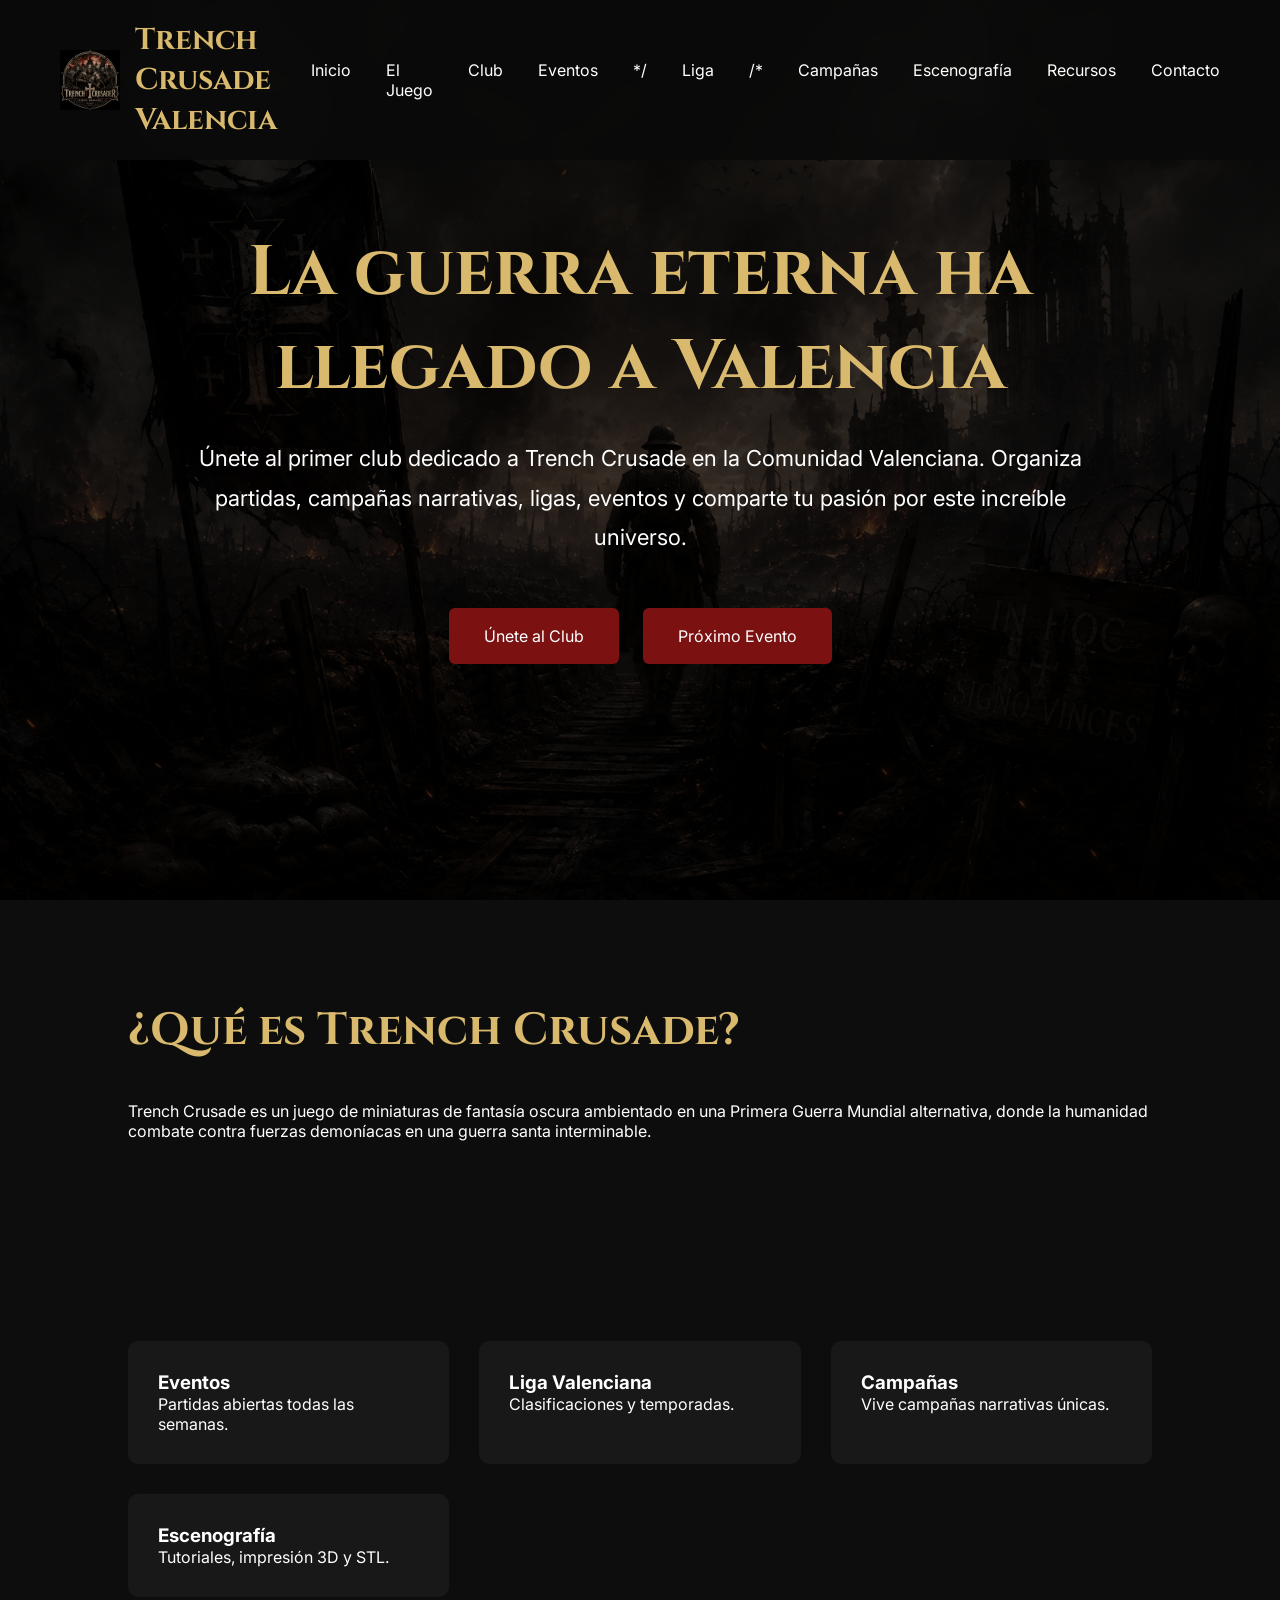
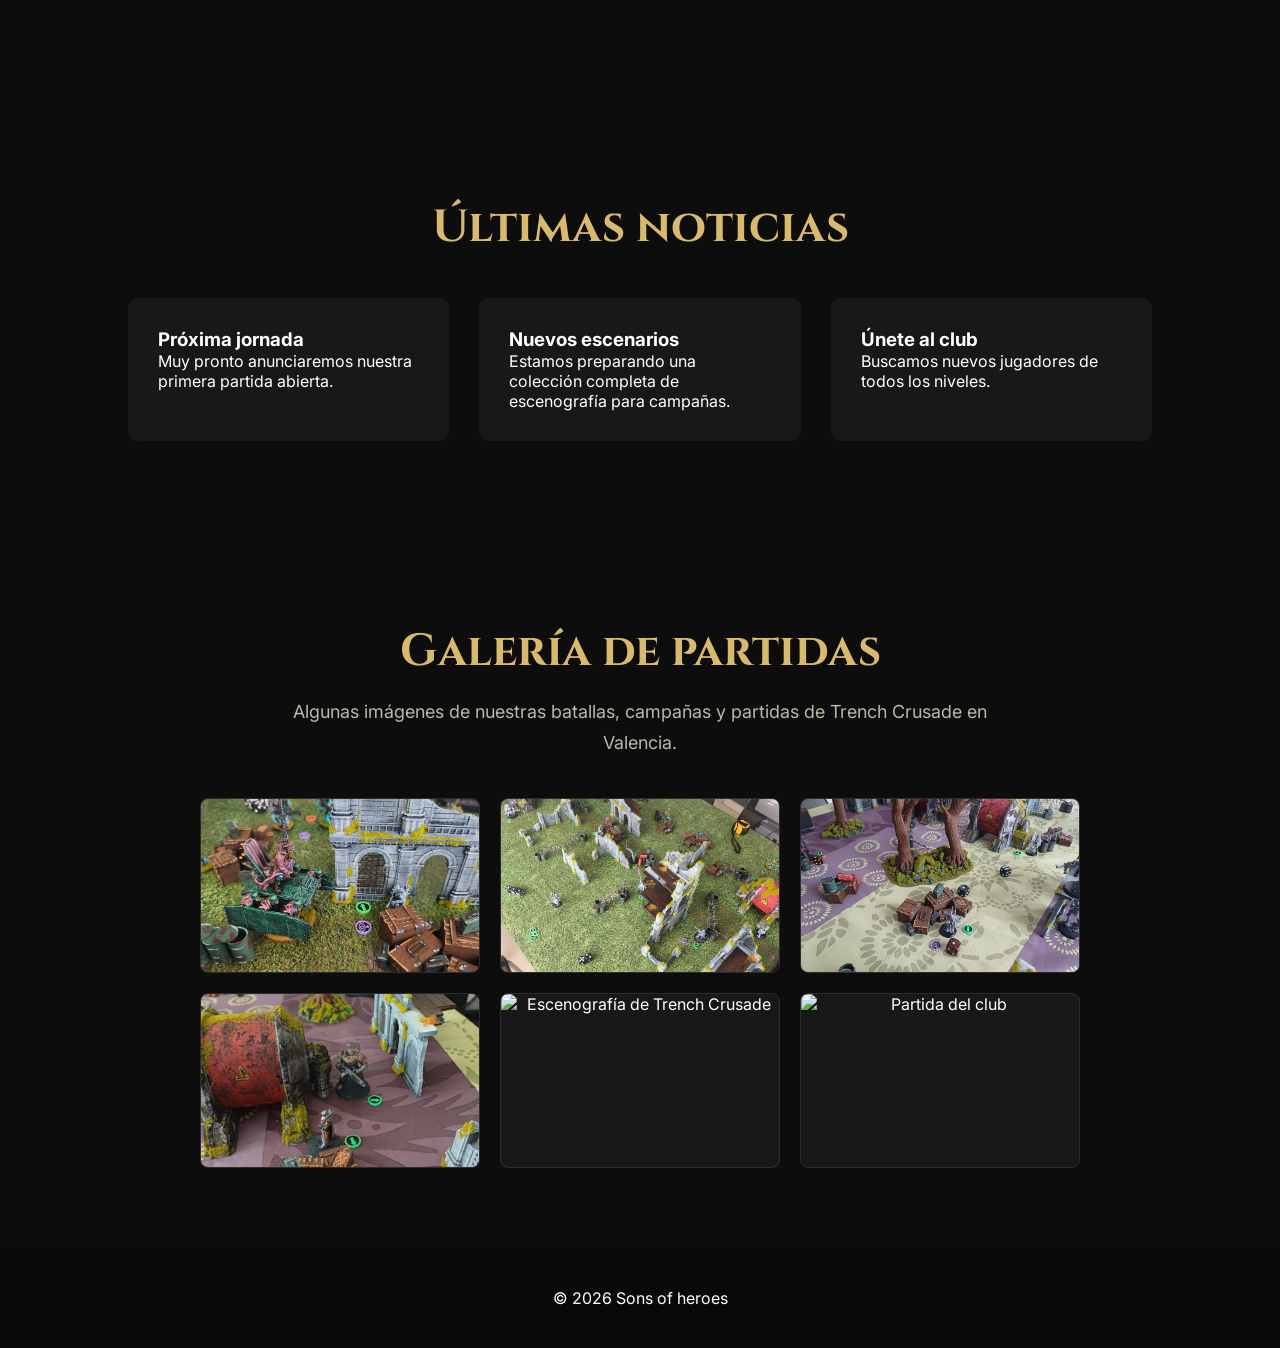
==== index.html @ 2d4dbb66 "Update index.html" ====
<!DOCTYPE html>
<html lang="es">

<head>
    <meta charset="UTF-8">
    <meta name="viewport" content="width=device-width, initial-scale=1.0">

    <title>Trench Crusade Valencia | Club de Wargames</title>

    <meta name="description"
        content="Club de Trench Crusade en Valencia. Partidas, campañas narrativas, ligas, torneos, escenografía e impresión 3D.">

    <link rel="icon" href="assets/img/favicon.png">

    <!-- Google Fonts -->
    <link rel="preconnect" href="https://fonts.googleapis.com">
    <link rel="preconnect" href="https://fonts.gstatic.com" crossorigin>

    <link href="https://fonts.googleapis.com/css2?family=Cinzel:wght@400;600;700;800&family=Inter:wght@300;400;500;600;700&display=swap" rel="stylesheet">

    <link rel="stylesheet" href="css/style.css">
</head>

<body>

<header>

    <div class="logo">

        <img src="assets/img/logos.png" alt="Trench Crusade Valencia">

        <h1>Trench Crusade Valencia</h1>

    </div>

    <nav>

        <ul>

            <li><a href="#">Inicio</a></li>

            <li><a href="el-Juego.html">El Juego</a></li>

            <li><a href="club.html">Club</a></li>

            <li><a href="eventos.html">Eventos</a></li>

          */ <li><a href="#">Liga</a></li>/*

            <li><a href="campañas.html">Campañas</a></li>

            <li><a href="escenografia.html">Escenografía</a></li>

            <li><a href="recursos.html">Recursos</a></li>

            <li><a href="contacto.html">Contacto</a></li>

        </ul>

    </nav>

</header>

<main>

<section class="hero">

    <div class="hero-content">

        <h2>
            La guerra eterna ha llegado a Valencia
        </h2>

        <p>

            Únete al primer club dedicado a Trench Crusade en la Comunidad Valenciana.

            Organiza partidas, campañas narrativas, ligas, eventos y comparte tu pasión por este increíble universo.

        </p>

        <div class="hero-buttons">

           <a href="club.html" class="btn">Únete al Club</a>

            <a href="#" class="btn btn-secondary">Próximo Evento</a>

        </div>

    </div>

</section>

<section class="about">

    <div class="container">

        <h2>¿Qué es Trench Crusade?</h2>

        <p>

            Trench Crusade es un juego de miniaturas de fantasía oscura ambientado en una Primera Guerra Mundial alternativa,
            donde la humanidad combate contra fuerzas demoníacas en una guerra santa interminable.

        </p>

    </div>

</section>

<section class="cards">

    <article>

        <h3>Eventos</h3>

        <p>

            Partidas abiertas todas las semanas.

        </p>

    </article>

    <article>

        <h3>Liga Valenciana</h3>

        <p>

            Clasificaciones y temporadas.

        </p>

    </article>

    <article>

        <h3>Campañas</h3>

        <p>

            Vive campañas narrativas únicas.

        </p>

    </article>

    <article>

        <h3>Escenografía</h3>

        <p>

            Tutoriales, impresión 3D y STL.

        </p>

    </article>

</section>

<section class="news">

    <h2>Últimas noticias</h2>

    <div class="news-grid">

        <article>

            <h3>Próxima jornada</h3>

            <p>

                Muy pronto anunciaremos nuestra primera partida abierta.

            </p>

        </article>

        <article>

            <h3>Nuevos escenarios</h3>

            <p>

                Estamos preparando una colección completa de escenografía para campañas.

            </p>

        </article>

        <article>

            <h3>Únete al club</h3>

            <p>

                Buscamos nuevos jugadores de todos los niveles.

            </p>

        </article>

    </div>

</section>

<section class="gallery">

    <h2>Galería de partidas</h2>

    <p class="gallery-intro">
        Algunas imágenes de nuestras batallas, campañas y partidas de
        Trench Crusade en Valencia.
    </p>

    <div class="gallery-grid">

        <div class="gallery-item">
            <img src="assets/img/partida1.jpg"
                 alt="Partida de Trench Crusade en Valencia">
        </div>

        <div class="gallery-item">
            <img src="assets/img/partida2.jpg"
                 alt="Batalla de Trench Crusade">
        </div>

        <div class="gallery-item">
            <img src="assets/img/partida3.jpg"
                 alt="Miniaturas durante una partida">
        </div>

        <div class="gallery-item">
            <img src="assets/img/partida4.jpg"
                 alt="Mesa de juego de Trench Crusade">
        </div>

        <div class="gallery-item">
            <img src="assets/img/partida5.jpg"
                 alt="Escenografía de Trench Crusade">
        </div>

        <div class="gallery-item">
            <img src="assets/img/partida6.jpg"
                 alt="Partida del club">
        </div>

    </div>




</section>

</main>

<footer>

    <p>

        © 2026 Sons of heroes

    </p>

</footer>

<script src="js/main.js"></script>

</body>

</html>
---- css/style.css ----
/* =========================================================
   RESET
   ========================================================= */

* {
    margin: 0;
    padding: 0;
    box-sizing: border-box;
}

html {
    scroll-behavior: smooth;
}

body {
    font-family: Inter, sans-serif;
    background: #0d0d0d;
    color: white;
}


/* =========================================================
   HEADER / MENÚ
   ========================================================= */

header {
    position: fixed;
    top: 0;
    left: 0;

    width: 100%;

    background: rgba(10, 10, 10, 0.92);
    backdrop-filter: blur(10px);

    display: flex;
    justify-content: space-between;
    align-items: center;

    padding: 20px 60px;

    z-index: 999;
}


/* =========================================================
   LOGO
   ========================================================= */

.logo {
    display: flex;
    align-items: center;
    gap: 15px;
}

.logo img {
    width: 60px;
}

.logo h1 {
    font-family: Cinzel, serif;
    font-size: 30px;
    color: #d9b96d;
}


/* =========================================================
   NAVEGACIÓN
   ========================================================= */

nav ul {
    display: flex;
    list-style: none;
    gap: 35px;
}

nav a {
    color: white;
    text-decoration: none;
    transition: 0.3s;
}

nav a:hover {
    color: #d9b96d;
}


/* =========================================================
   HERO PRINCIPAL
   ========================================================= */

.hero {
    height: 100vh;

    background:
        linear-gradient(
            rgba(0, 0, 0, 0.75),
            rgba(0, 0, 0, 0.75)
        ),
        url("../assets/img/hero.jpg");

    background-size: cover;
    background-position: center;

    display: flex;
    justify-content: center;
    align-items: center;

    text-align: center;

    padding: 40px;
}

.hero-content {
    max-width: 900px;
}

.hero h2 {
    font-family: Cinzel, serif;
    font-size: 70px;
    color: #d9b96d;

    margin-bottom: 25px;
}

.hero p {
    font-size: 22px;
    line-height: 1.8;

    margin-bottom: 40px;
}


/* =========================================================
   BOTONES
   ========================================================= */

.btn {
    display: inline-block;

    background: #7c1111;

    color: white;

    padding: 18px 35px;

    border-radius: 6px;

    text-decoration: none;

    margin: 10px;

    transition: 0.3s;
}

.btn:hover {
    background: #b32020;
}


/* =========================================================
   SECCIONES GENERALES
   ========================================================= */

section {
    padding: 100px 10%;
}

section h2 {
    font-family: Cinzel, serif;

    color: #d9b96d;

    font-size: 45px;

    margin-bottom: 40px;
}


/* =========================================================
   TARJETAS PRINCIPALES
   ========================================================= */

.cards {
    display: grid;

    grid-template-columns:
        repeat(auto-fit, minmax(260px, 1fr));

    gap: 30px;
}

.cards article {
    background: #181818;

    padding: 30px;

    border-radius: 10px;

    transition: 0.3s;
}

.cards article:hover {
    transform: translateY(-8px);
}


/* =========================================================
   ÚLTIMAS NOTICIAS
   ========================================================= */

.news {
    text-align: center;
}

.news h2 {
    text-align: center;
}

.news-grid {
    display: grid;

    grid-template-columns:
        repeat(auto-fit, minmax(260px, 1fr));

    gap: 30px;

    text-align: left;
}

.news-grid article {
    background: #181818;

    padding: 30px;

    border-radius: 10px;

    transition: 0.3s;
}

.news-grid article:hover {
    transform: translateY(-8px);
}


/* =========================================================
   GALERÍA DE PARTIDAS
   ========================================================= */

.gallery {
    background: #0d0d0d;

    text-align: center;

    padding: 80px 20px;
}

.gallery h2 {
    font-family: Cinzel, serif;

    color: #d9b96d;

    font-size: 45px;

    margin-bottom: 15px;
}

.gallery-intro {
    max-width: 700px;

    margin: 0 auto 40px auto;

    color: #bdb7a5;

    font-size: 18px;

    line-height: 1.7;
}


/* =========================================================
   CUADRÍCULA DE LA GALERÍA
   ========================================================= */

.gallery-grid {
    display: flex;

    flex-wrap: wrap;

    justify-content: center;

    gap: 20px;

    max-width: 1000px;

    margin: 0 auto;
}


/* =========================================================
   CONTENEDOR DE CADA FOTO
   ========================================================= */

.gallery-item {
    flex: 0 0 280px;

    width: 280px;
    height: 175px;

    overflow: hidden;

    border-radius: 8px;

    background: #181818;

    border: 1px solid #2c2c2c;
}


/* =========================================================
   IMÁGENES DE LA GALERÍA
   ========================================================= */

.gallery-item img {
    display: block;

    width: 280px !important;
    height: 175px !important;

    max-width: 280px !important;
    max-height: 175px !important;

    object-fit: cover;

    transition: transform 0.4s ease;
}


/* =========================================================
   EFECTO AL PASAR EL RATÓN
   ========================================================= */

.gallery-item:hover img {
    transform: scale(1.05);
}


/* =========================================================
   PÁGINA "EL JUEGO"
   ========================================================= */

.game-container {
    text-align: center;
}

.game-container h2 {
    text-align: center;
}

.game-container p {
    text-align: center;
}


/* =========================================================
   TARJETAS DE "EL JUEGO"
   ========================================================= */

.game-cards article,
.factions article {
    text-align: left;
}


/* =========================================================
   HERO DE "EL JUEGO"
   ========================================================= */

.game-hero {
    text-align: center;
}

.game-hero-content {
    width: 100%;
    text-align: center;
}

.game-hero h2 {
    text-align: center;
}


/* =========================================================
   SECCIÓN / IMAGEN DE "EL CAMPO DE BATALLA"
   ========================================================= */

.game-image {
    text-align: center;
}

.game-image-content {
    width: 100%;
    text-align: center;
}

.game-image h2 {
    text-align: center;
}


/* =========================================================
   FOOTER
   ========================================================= */

footer {
    text-align: center;

    padding: 40px;

    background: #090909;
}


/* =========================================================
   TABLET
   ========================================================= */

@media (max-width: 900px) {

    header {
        padding: 20px 30px;
    }

    nav ul {
        gap: 20px;
    }

    .hero h2 {
        font-size: 55px;
    }

    .gallery-grid {
        gap: 15px;
    }

}


/* =========================================================
   MÓVIL
   ========================================================= */

@media (max-width: 768px) {

    header {
        padding: 20px;

        flex-direction: column;
    }

    nav ul {
        gap: 15px;

        flex-wrap: wrap;

        justify-content: center;

        margin-top: 15px;
    }

    .hero {
        padding: 30px 20px;
    }

    .hero h2 {
        font-size: 40px;
    }

    .hero p {
        font-size: 18px;
    }

    section {
        padding: 70px 20px;
    }

    section h2 {
        font-size: 35px;
    }

    .gallery {
        padding: 60px 15px;
    }

    .gallery h2 {
        font-size: 35px;
    }

}


/* =========================================================
   GALERÍA EN MÓVIL
   ========================================================= */

@media (max-width: 650px) {

    .gallery-grid {
        gap: 15px;
    }

    .gallery-item {
        flex: 0 0 280px;

        width: 280px;
        height: 175px;
    }

    .gallery-item img {
        width: 280px !important;
        height: 175px !important;
    }

}
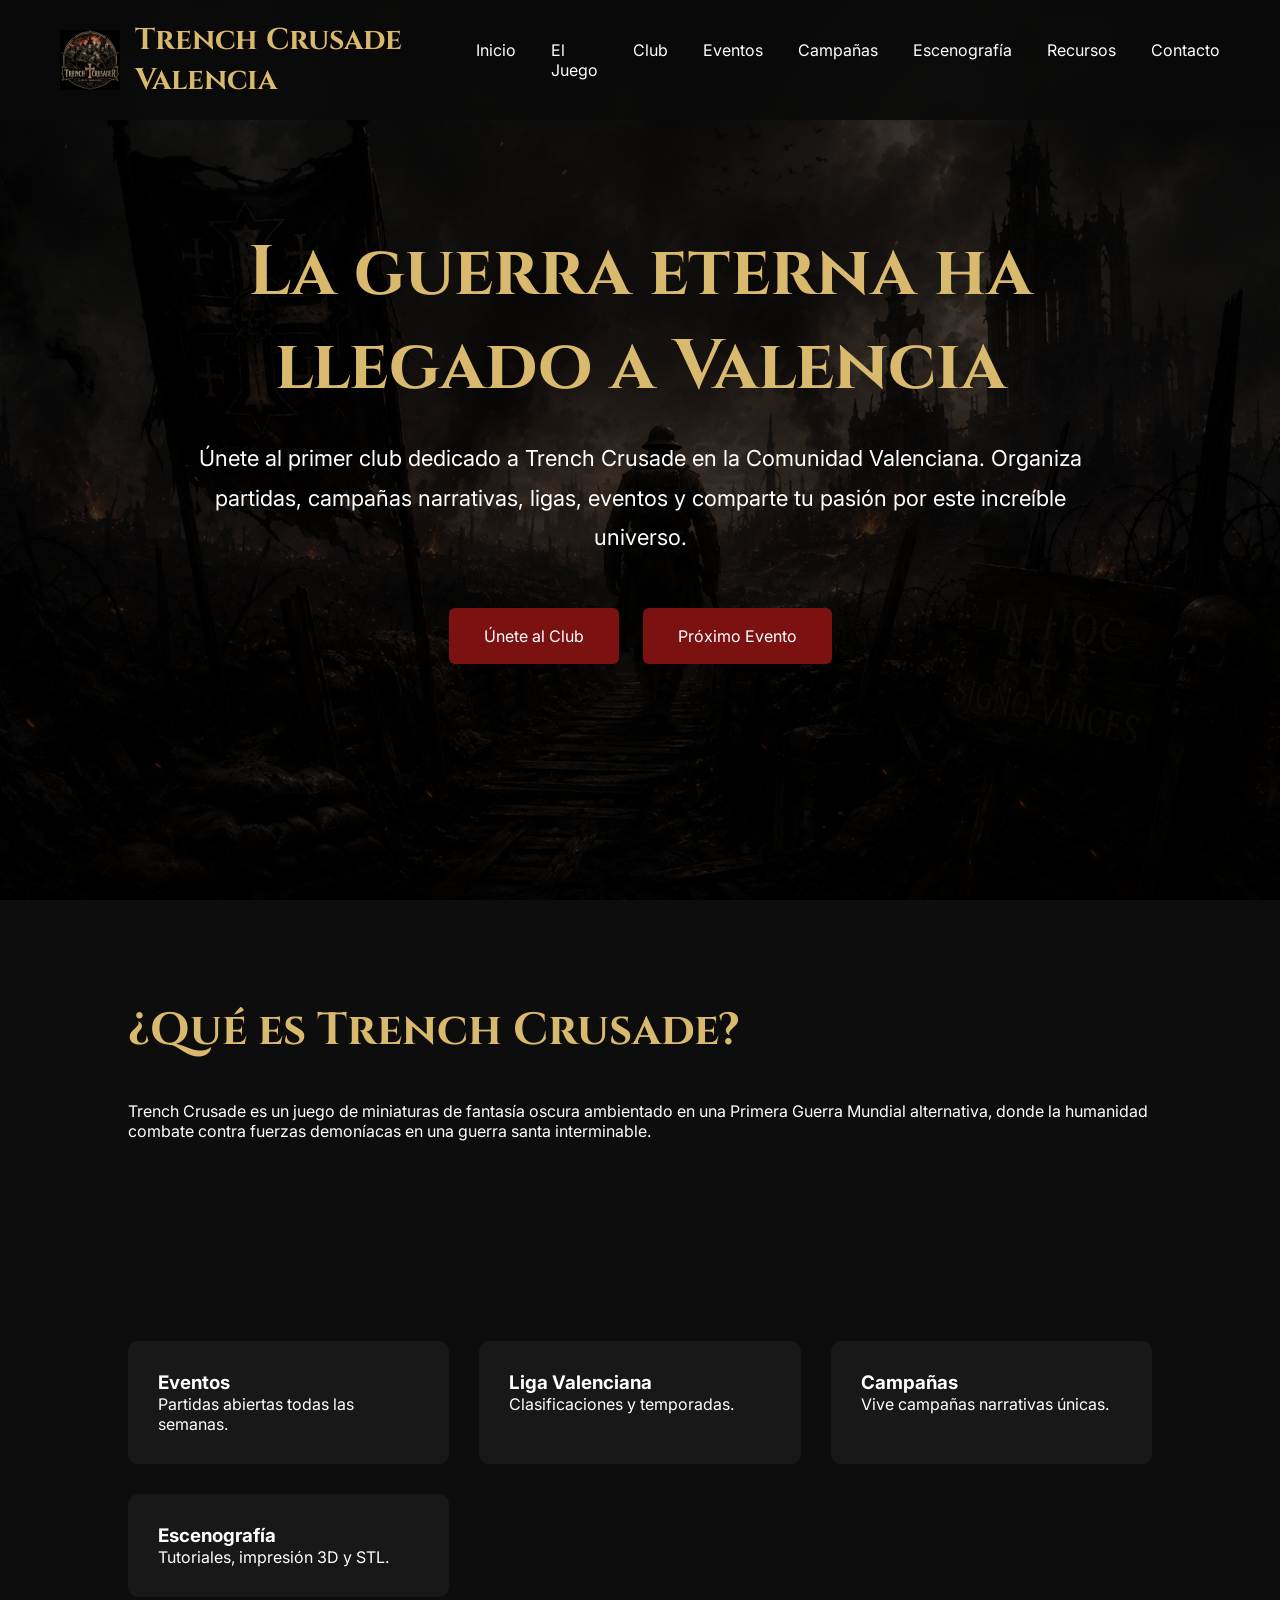
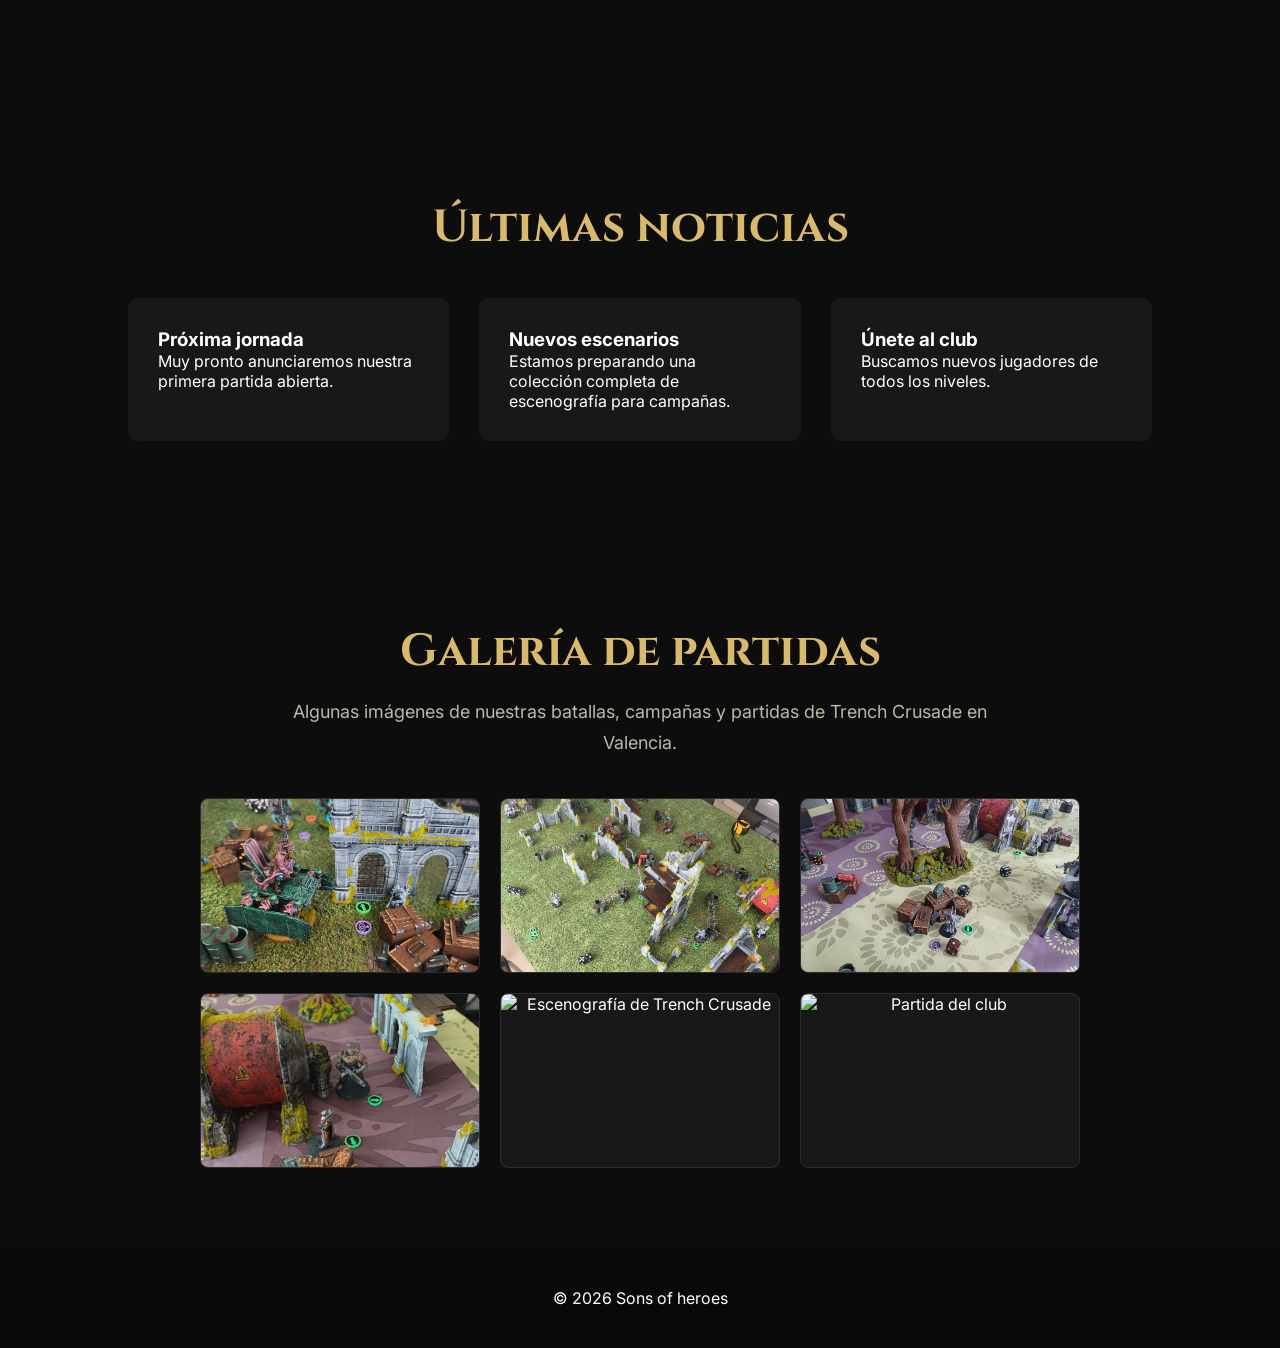
==== commit 8002bb18: "Update index.html" ====
--- a/index.html
+++ b/index.html
@@ -45,7 +45,7 @@
 
             <li><a href="eventos.html">Eventos</a></li>
 
-          */ <li><a href="#">Liga</a></li>/*
+ <!-- <li><a href="#">Liga</a></li>-->
 
             <li><a href="campañas.html">Campañas</a></li>
 
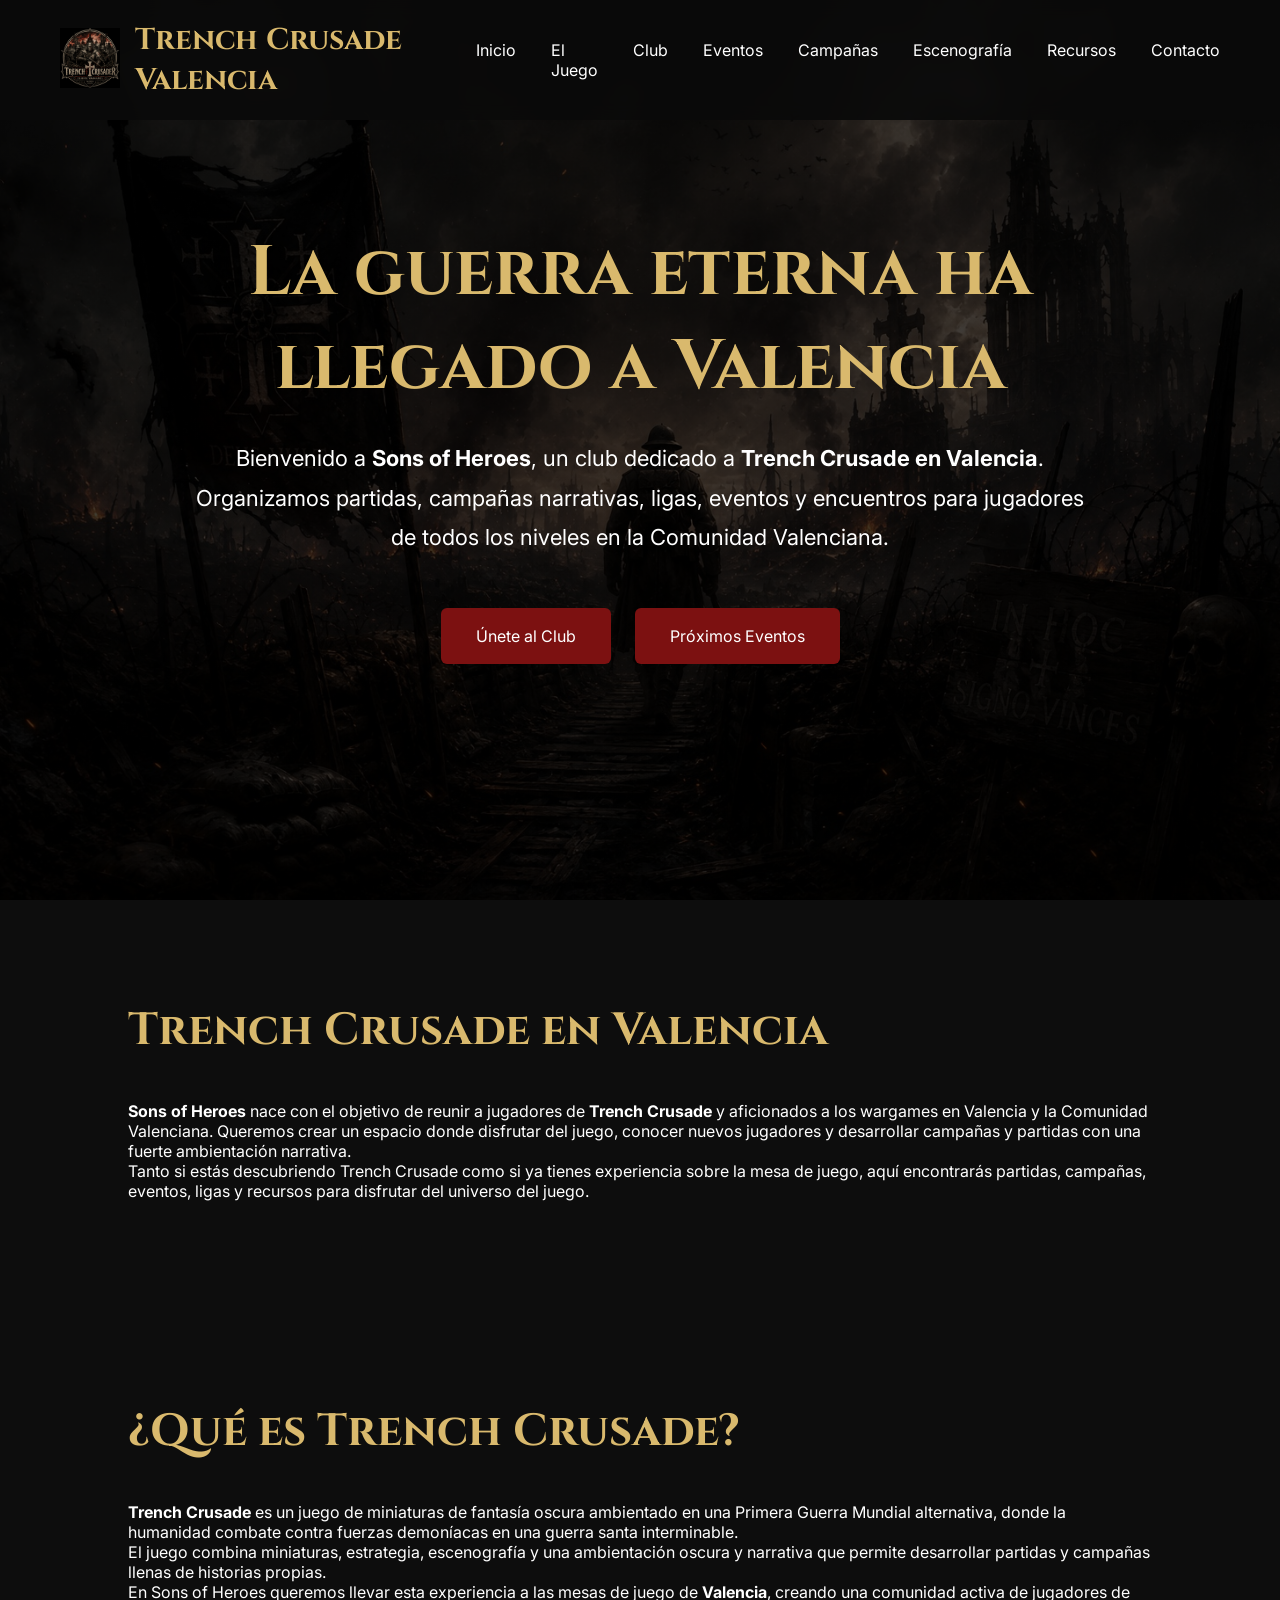
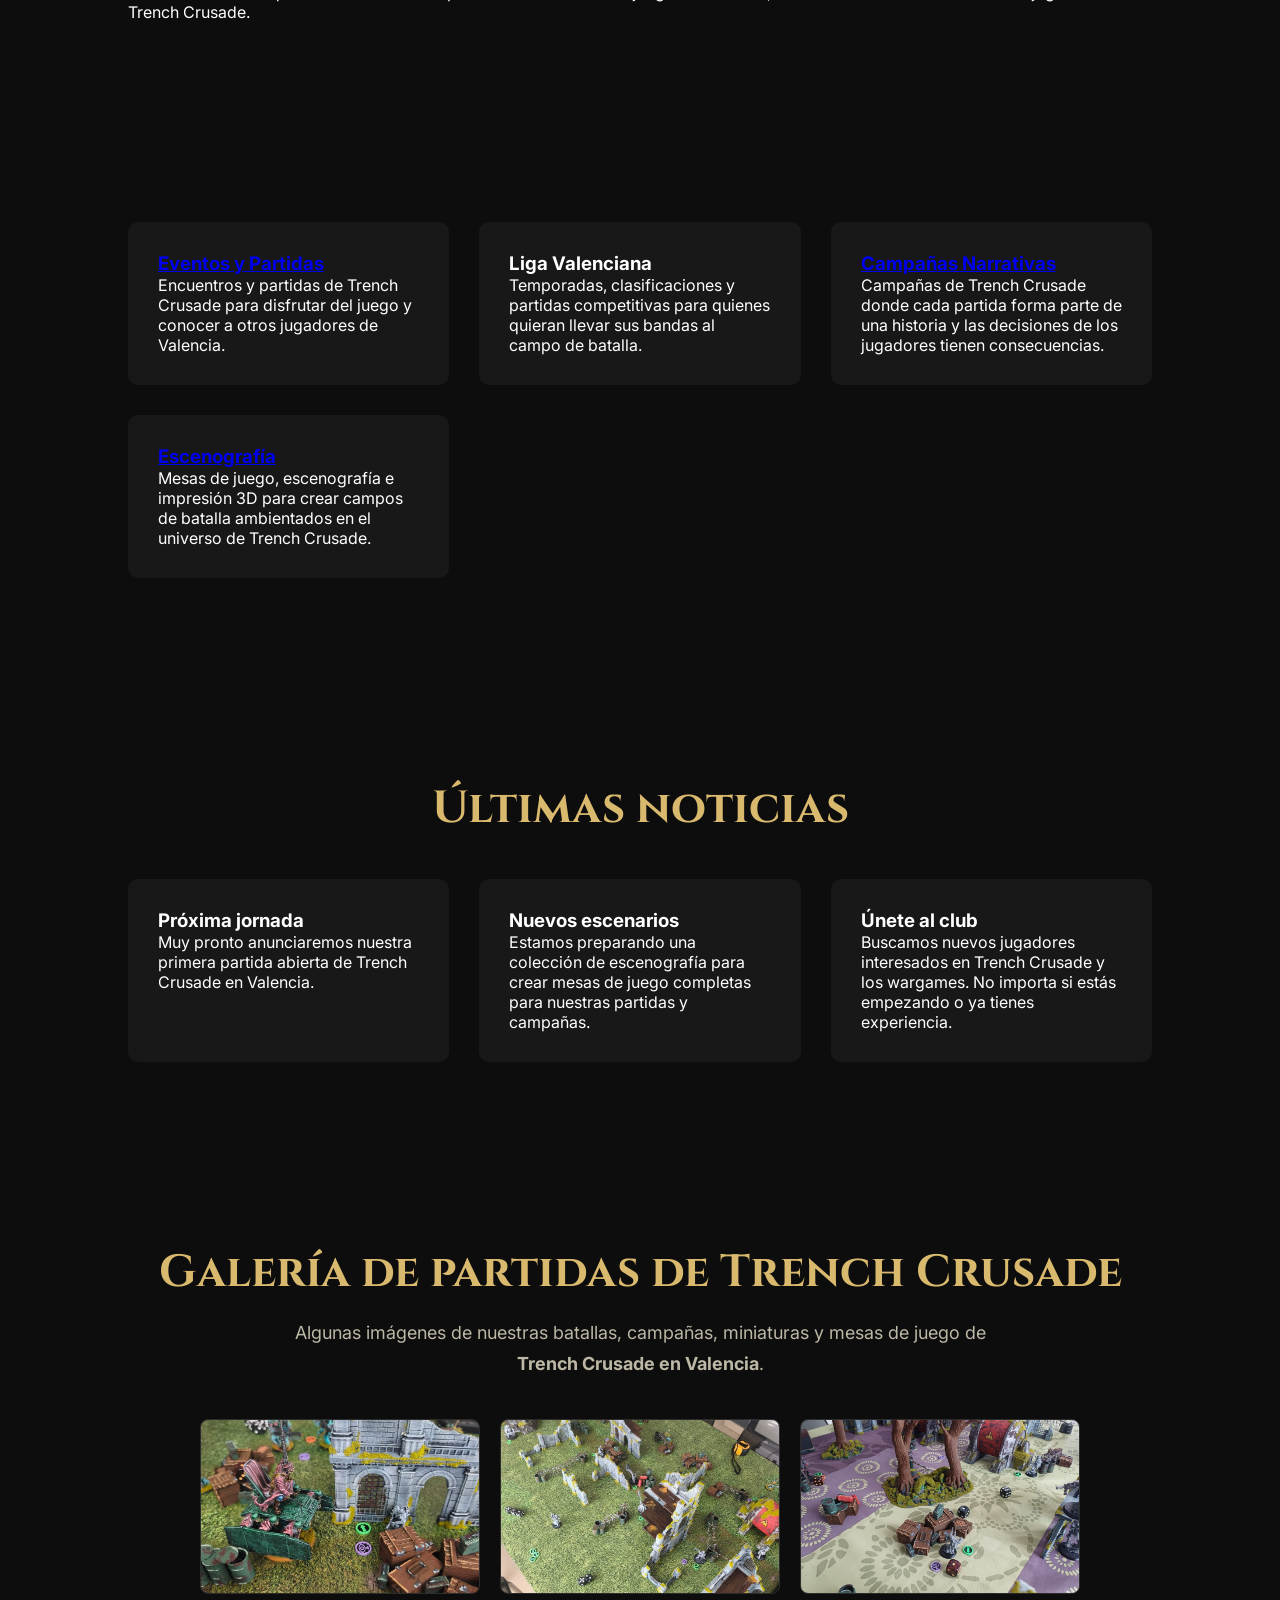
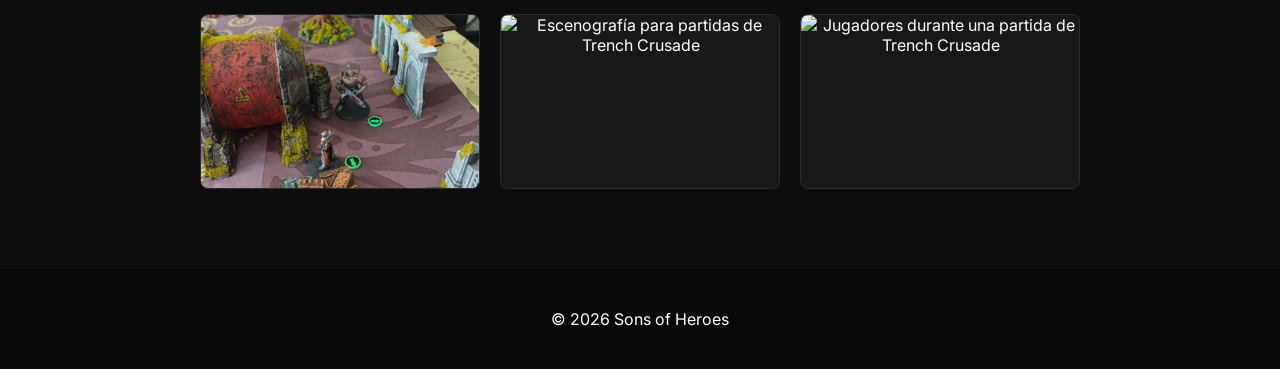
==== commit c0e3ee95: "Update index.html" ====
--- a/index.html
+++ b/index.html
@@ -1,268 +1,476 @@
 <!DOCTYPE html>
+
 <html lang="es">
 
 <head>
-    <meta charset="UTF-8">
-    <meta name="viewport" content="width=device-width, initial-scale=1.0">
-
-    <title>Trench Crusade Valencia | Club de Wargames</title>
-
-    <meta name="description"
-        content="Club de Trench Crusade en Valencia. Partidas, campañas narrativas, ligas, torneos, escenografía e impresión 3D.">
-
-    <link rel="icon" href="assets/img/favicon.png">
-
-    <!-- Google Fonts -->
-    <link rel="preconnect" href="https://fonts.googleapis.com">
-    <link rel="preconnect" href="https://fonts.gstatic.com" crossorigin>
-
-    <link href="https://fonts.googleapis.com/css2?family=Cinzel:wght@400;600;700;800&family=Inter:wght@300;400;500;600;700&display=swap" rel="stylesheet">
-
-    <link rel="stylesheet" href="css/style.css">
+
+<meta charset="UTF-8">
+
+<meta name="viewport" content="width=device-width, initial-scale=1.0">
+
+<title>Trench Crusade Valencia | Club, Partidas y Eventos de Wargames</title>
+
+<meta name="description"
+    content="Sons of Heroes es un club de Trench Crusade en Valencia. Organizamos partidas, campañas narrativas, ligas, eventos y actividades para jugadores de wargames de la Comunidad Valenciana.">
+
+<meta name="robots" content="index, follow">
+
+<meta name="author" content="Sons of Heroes">
+
+<link rel="canonical" href="https://sons-of-heroes.es/">
+
+<link rel="icon" href="assets/img/favicon.png">
+
+
+<!-- =========================================================
+     OPEN GRAPH
+     ========================================================= -->
+
+<meta property="og:type" content="website">
+
+<meta property="og:title"
+    content="Trench Crusade Valencia | Sons of Heroes">
+
+<meta property="og:description"
+    content="Club de Trench Crusade en Valencia. Partidas, campañas, ligas, eventos y escenografía para jugadores de la Comunidad Valenciana.">
+
+<meta property="og:url"
+    content="https://sons-of-heroes.es/">
+
+<meta property="og:image"
+    content="https://sons-of-heroes.es/assets/img/logos.png">
+
+<meta property="og:locale" content="es_ES">
+
+
+<!-- =========================================================
+     TWITTER / X
+     ========================================================= -->
+
+<meta name="twitter:card" content="summary_large_image">
+
+<meta name="twitter:title"
+    content="Trench Crusade Valencia | Sons of Heroes">
+
+<meta name="twitter:description"
+    content="Club de Trench Crusade en Valencia. Partidas, campañas, ligas y eventos de wargames.">
+
+<meta name="twitter:image"
+    content="https://sons-of-heroes.es/assets/img/logos.png">
+
+
+<!-- =========================================================
+     GOOGLE FONTS
+     ========================================================= -->
+
+<link rel="preconnect" href="https://fonts.googleapis.com">
+
+<link rel="preconnect" href="https://fonts.gstatic.com" crossorigin>
+
+<link href="https://fonts.googleapis.com/css2?family=Cinzel:wght@400;600;700;800&family=Inter:wght@300;400;500;600;700&display=swap"
+    rel="stylesheet">
+
+
+<!-- =========================================================
+     CSS
+     ========================================================= -->
+
+<link rel="stylesheet" href="css/style.css">
+
+
+<!-- =========================================================
+     DATOS ESTRUCTURADOS
+     ========================================================= -->
+
+<script type="application/ld+json">
+{
+    "@context": "https://schema.org",
+    "@type": "Organization",
+    "name": "Sons of Heroes",
+    "url": "https://sons-of-heroes.es/",
+    "logo": "https://sons-of-heroes.es/assets/img/logos.png",
+    "description": "Club de Trench Crusade y wargames en Valencia.",
+    "areaServed": {
+        "@type": "AdministrativeArea",
+        "name": "Comunidad Valenciana"
+    },
+    "sameAs": []
+}
+</script>
+
 </head>
 
 <body>
 
 <header>
 
-    <div class="logo">
-
-        <img src="assets/img/logos.png" alt="Trench Crusade Valencia">
-
-        <h1>Trench Crusade Valencia</h1>
-
-    </div>
-
-    <nav>
-
-        <ul>
-
-            <li><a href="#">Inicio</a></li>
-
-            <li><a href="el-Juego.html">El Juego</a></li>
-
-            <li><a href="club.html">Club</a></li>
-
-            <li><a href="eventos.html">Eventos</a></li>
-
- <!-- <li><a href="#">Liga</a></li>-->
-
-            <li><a href="campañas.html">Campañas</a></li>
-
-            <li><a href="escenografia.html">Escenografía</a></li>
-
-            <li><a href="recursos.html">Recursos</a></li>
-
-            <li><a href="contacto.html">Contacto</a></li>
-
-        </ul>
-
-    </nav>
+<div class="logo">
+
+    <a href="index.html" aria-label="Sons of Heroes - Trench Crusade Valencia">
+
+        <img
+            src="assets/img/logos.png"
+            alt="Sons of Heroes - Club de Trench Crusade en Valencia">
+
+    </a>
+
+    <h1>Trench Crusade Valencia</h1>
+
+</div>
+
+
+<nav aria-label="Navegación principal">
+
+    <ul>
+
+        <li>
+            <a href="index.html">Inicio</a>
+        </li>
+
+        <li>
+            <a href="el-Juego.html">El Juego</a>
+        </li>
+
+        <li>
+            <a href="club.html">Club</a>
+        </li>
+
+        <li>
+            <a href="eventos.html">Eventos</a>
+        </li>
+
+        <!--
+        <li>
+            <a href="#">Liga</a>
+        </li>
+        -->
+
+        <li>
+            <a href="campañas.html">Campañas</a>
+        </li>
+
+        <li>
+            <a href="escenografia.html">Escenografía</a>
+        </li>
+
+        <li>
+            <a href="recursos.html">Recursos</a>
+        </li>
+
+        <li>
+            <a href="contacto.html">Contacto</a>
+        </li>
+
+    </ul>
+
+</nav>
 
 </header>
 
 <main>
 
+<!-- ========================================================= HERO ========================================================= -->
+
 <section class="hero">
 
-    <div class="hero-content">
-
-        <h2>
-            La guerra eterna ha llegado a Valencia
-        </h2>
+<div class="hero-content">
+
+    <h2>
+        La guerra eterna ha llegado a Valencia
+    </h2>
+
+    <p>
+        Bienvenido a <strong>Sons of Heroes</strong>, un club dedicado a
+        <strong>Trench Crusade en Valencia</strong>. Organizamos partidas,
+        campañas narrativas, ligas, eventos y encuentros para jugadores
+        de todos los niveles en la Comunidad Valenciana.
+    </p>
+
+    <div class="hero-buttons">
+
+        <a href="club.html" class="btn">
+            Únete al Club
+        </a>
+
+        <a href="eventos.html" class="btn btn-secondary">
+            Próximos Eventos
+        </a>
+
+    </div>
+
+</div>
+
+</section>
+
+<!-- ========================================================= INTRODUCCIÓN ========================================================= -->
+
+<section class="about">
+
+<div class="container">
+
+    <h2>Trench Crusade en Valencia</h2>
+
+    <p>
+        <strong>Sons of Heroes</strong> nace con el objetivo de reunir a
+        jugadores de <strong>Trench Crusade</strong> y aficionados a los
+        wargames en Valencia y la Comunidad Valenciana. Queremos crear un
+        espacio donde disfrutar del juego, conocer nuevos jugadores y
+        desarrollar campañas y partidas con una fuerte ambientación
+        narrativa.
+    </p>
+
+    <p>
+        Tanto si estás descubriendo Trench Crusade como si ya tienes
+        experiencia sobre la mesa de juego, aquí encontrarás partidas,
+        campañas, eventos, ligas y recursos para disfrutar del universo
+        del juego.
+    </p>
+
+</div>
+
+</section>
+
+<!-- ========================================================= ¿QUÉ ES TRENCH CRUSADE? ========================================================= -->
+
+<section class="about">
+
+<div class="container">
+
+    <h2>¿Qué es Trench Crusade?</h2>
+
+    <p>
+        <strong>Trench Crusade</strong> es un juego de miniaturas de
+        fantasía oscura ambientado en una Primera Guerra Mundial
+        alternativa, donde la humanidad combate contra fuerzas
+        demoníacas en una guerra santa interminable.
+    </p>
+
+    <p>
+        El juego combina miniaturas, estrategia, escenografía y una
+        ambientación oscura y narrativa que permite desarrollar
+        partidas y campañas llenas de historias propias.
+    </p>
+
+    <p>
+        En Sons of Heroes queremos llevar esta experiencia a las mesas
+        de juego de <strong>Valencia</strong>, creando una comunidad
+        activa de jugadores de Trench Crusade.
+    </p>
+
+</div>
+
+</section>
+
+<!-- ========================================================= ACTIVIDADES ========================================================= -->
+
+<section class="cards">
+
+<article>
+
+    <h3>
+        <a href="eventos.html">
+            Eventos y Partidas
+        </a>
+    </h3>
+
+    <p>
+        Encuentros y partidas de Trench Crusade para disfrutar del juego
+        y conocer a otros jugadores de Valencia.
+    </p>
+
+</article>
+
+
+<article>
+
+    <h3>
+        Liga Valenciana
+    </h3>
+
+    <p>
+        Temporadas, clasificaciones y partidas competitivas para quienes
+        quieran llevar sus bandas al campo de batalla.
+    </p>
+
+</article>
+
+
+<article>
+
+    <h3>
+        <a href="campañas.html">
+            Campañas Narrativas
+        </a>
+    </h3>
+
+    <p>
+        Campañas de Trench Crusade donde cada partida forma parte de una
+        historia y las decisiones de los jugadores tienen consecuencias.
+    </p>
+
+</article>
+
+
+<article>
+
+    <h3>
+        <a href="escenografia.html">
+            Escenografía
+        </a>
+    </h3>
+
+    <p>
+        Mesas de juego, escenografía e impresión 3D para crear campos de
+        batalla ambientados en el universo de Trench Crusade.
+    </p>
+
+</article>
+
+</section>
+
+<!-- ========================================================= ÚLTIMAS NOTICIAS ========================================================= -->
+
+<section class="news">
+
+<h2>Últimas noticias</h2>
+
+<div class="news-grid">
+
+
+    <article>
+
+        <h3>
+            Próxima jornada
+        </h3>
 
         <p>
-
-            Únete al primer club dedicado a Trench Crusade en la Comunidad Valenciana.
-
-            Organiza partidas, campañas narrativas, ligas, eventos y comparte tu pasión por este increíble universo.
-
+            Muy pronto anunciaremos nuestra primera partida abierta de
+            Trench Crusade en Valencia.
         </p>
 
-        <div class="hero-buttons">
-
-           <a href="club.html" class="btn">Únete al Club</a>
-
-            <a href="#" class="btn btn-secondary">Próximo Evento</a>
-
-        </div>
-
-    </div>
-
-</section>
-
-<section class="about">
-
-    <div class="container">
-
-        <h2>¿Qué es Trench Crusade?</h2>
+    </article>
+
+
+    <article>
+
+        <h3>
+            Nuevos escenarios
+        </h3>
 
         <p>
-
-            Trench Crusade es un juego de miniaturas de fantasía oscura ambientado en una Primera Guerra Mundial alternativa,
-            donde la humanidad combate contra fuerzas demoníacas en una guerra santa interminable.
-
+            Estamos preparando una colección de escenografía para crear
+            mesas de juego completas para nuestras partidas y campañas.
         </p>
 
-    </div>
-
-</section>
-
-<section class="cards">
+    </article>
+
 
     <article>
 
-        <h3>Eventos</h3>
+        <h3>
+            Únete al club
+        </h3>
 
         <p>
-
-            Partidas abiertas todas las semanas.
-
+            Buscamos nuevos jugadores interesados en Trench Crusade y los
+            wargames. No importa si estás empezando o ya tienes experiencia.
         </p>
 
     </article>
 
-    <article>
-
-        <h3>Liga Valenciana</h3>
-
-        <p>
-
-            Clasificaciones y temporadas.
-
-        </p>
-
-    </article>
-
-    <article>
-
-        <h3>Campañas</h3>
-
-        <p>
-
-            Vive campañas narrativas únicas.
-
-        </p>
-
-    </article>
-
-    <article>
-
-        <h3>Escenografía</h3>
-
-        <p>
-
-            Tutoriales, impresión 3D y STL.
-
-        </p>
-
-    </article>
-
-</section>
-
-<section class="news">
-
-    <h2>Últimas noticias</h2>
-
-    <div class="news-grid">
-
-        <article>
-
-            <h3>Próxima jornada</h3>
-
-            <p>
-
-                Muy pronto anunciaremos nuestra primera partida abierta.
-
-            </p>
-
-        </article>
-
-        <article>
-
-            <h3>Nuevos escenarios</h3>
-
-            <p>
-
-                Estamos preparando una colección completa de escenografía para campañas.
-
-            </p>
-
-        </article>
-
-        <article>
-
-            <h3>Únete al club</h3>
-
-            <p>
-
-                Buscamos nuevos jugadores de todos los niveles.
-
-            </p>
-
-        </article>
-
-    </div>
-
-</section>
+
+</div>
+
+</section>
+
+<!-- ========================================================= GALERÍA ========================================================= -->
 
 <section class="gallery">
 
-    <h2>Galería de partidas</h2>
-
-    <p class="gallery-intro">
-        Algunas imágenes de nuestras batallas, campañas y partidas de
-        Trench Crusade en Valencia.
-    </p>
-
-    <div class="gallery-grid">
-
-        <div class="gallery-item">
-            <img src="assets/img/partida1.jpg"
-                 alt="Partida de Trench Crusade en Valencia">
-        </div>
-
-        <div class="gallery-item">
-            <img src="assets/img/partida2.jpg"
-                 alt="Batalla de Trench Crusade">
-        </div>
-
-        <div class="gallery-item">
-            <img src="assets/img/partida3.jpg"
-                 alt="Miniaturas durante una partida">
-        </div>
-
-        <div class="gallery-item">
-            <img src="assets/img/partida4.jpg"
-                 alt="Mesa de juego de Trench Crusade">
-        </div>
-
-        <div class="gallery-item">
-            <img src="assets/img/partida5.jpg"
-                 alt="Escenografía de Trench Crusade">
-        </div>
-
-        <div class="gallery-item">
-            <img src="assets/img/partida6.jpg"
-                 alt="Partida del club">
-        </div>
-
-    </div>
-
-
-
+<h2>Galería de partidas de Trench Crusade</h2>
+
+<p class="gallery-intro">
+    Algunas imágenes de nuestras batallas, campañas, miniaturas y mesas
+    de juego de <strong>Trench Crusade en Valencia</strong>.
+</p>
+
+
+<div class="gallery-grid">
+
+
+    <div class="gallery-item">
+
+        <img
+            src="assets/img/partida1.jpg"
+            alt="Partida de Trench Crusade en Valencia"
+            loading="lazy">
+
+    </div>
+
+
+    <div class="gallery-item">
+
+        <img
+            src="assets/img/partida2.jpg"
+            alt="Batalla de Trench Crusade con miniaturas"
+            loading="lazy">
+
+    </div>
+
+
+    <div class="gallery-item">
+
+        <img
+            src="assets/img/partida3.jpg"
+            alt="Miniaturas de Trench Crusade durante una partida"
+            loading="lazy">
+
+    </div>
+
+
+    <div class="gallery-item">
+
+        <img
+            src="assets/img/partida4.jpg"
+            alt="Mesa de juego ambientada para Trench Crusade"
+            loading="lazy">
+
+    </div>
+
+
+    <div class="gallery-item">
+
+        <img
+            src="assets/img/partida5.jpg"
+            alt="Escenografía para partidas de Trench Crusade"
+            loading="lazy">
+
+    </div>
+
+
+    <div class="gallery-item">
+
+        <img
+            src="assets/img/partida6.jpg"
+            alt="Jugadores durante una partida de Trench Crusade"
+            loading="lazy">
+
+    </div>
+
+
+</div>
 
 </section>
 
 </main>
 
+<!-- ========================================================= FOOTER ========================================================= -->
+
 <footer>
 
-    <p>
-
-        © 2026 Sons of heroes
-
-    </p>
+<p>
+    © 2026 Sons of Heroes
+</p>
 
 </footer>
 
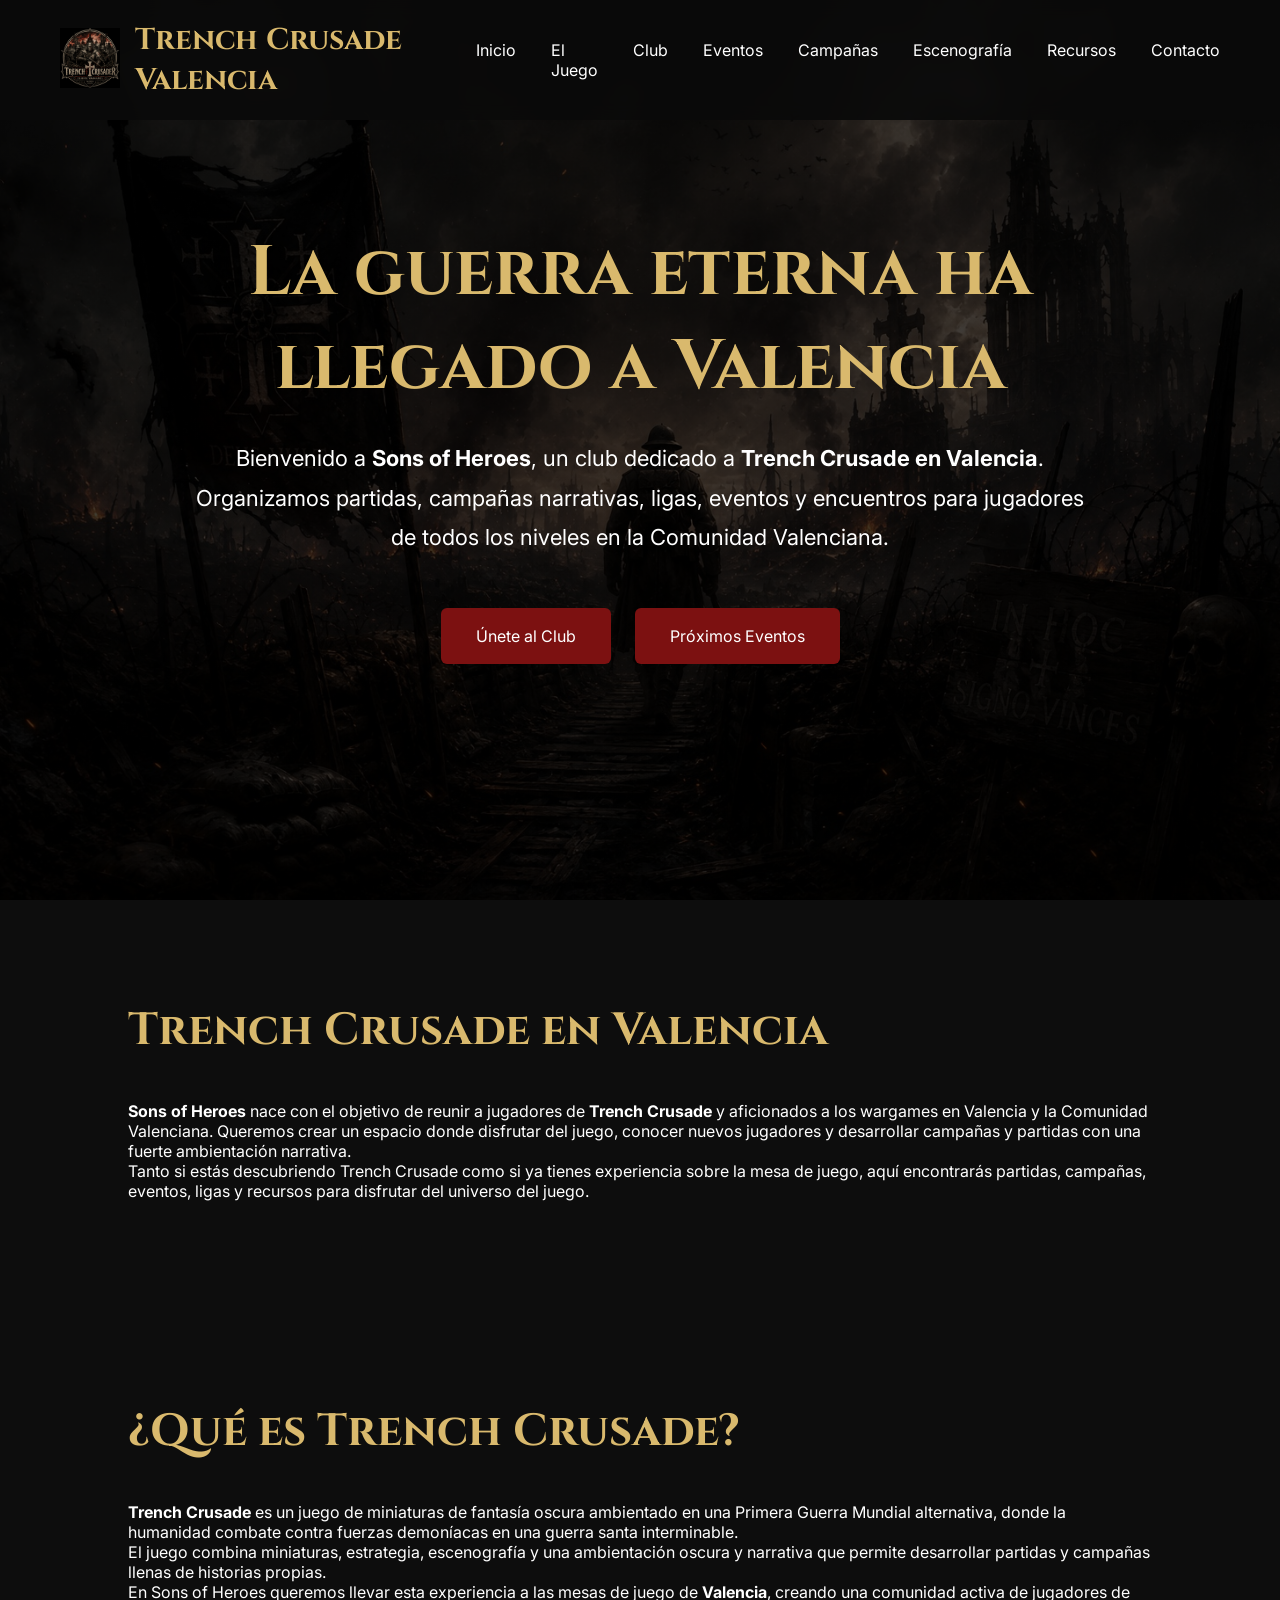
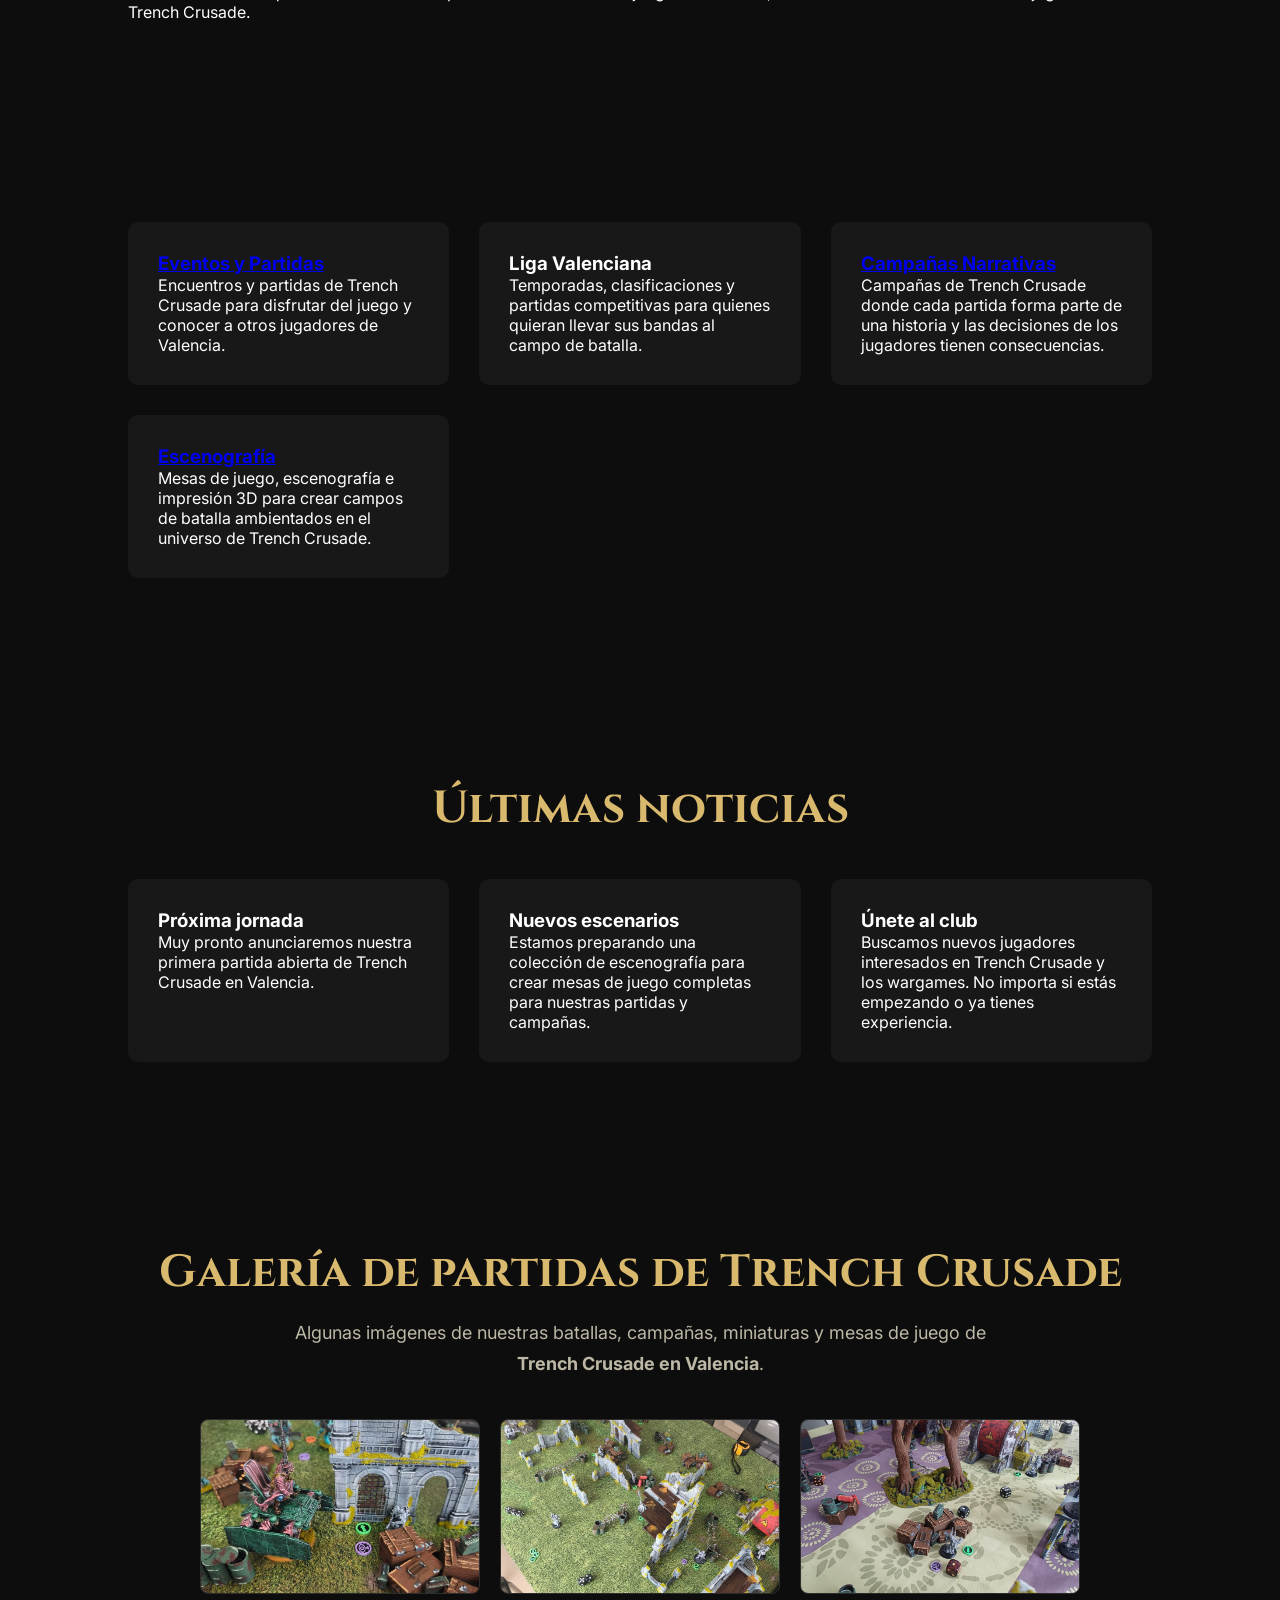
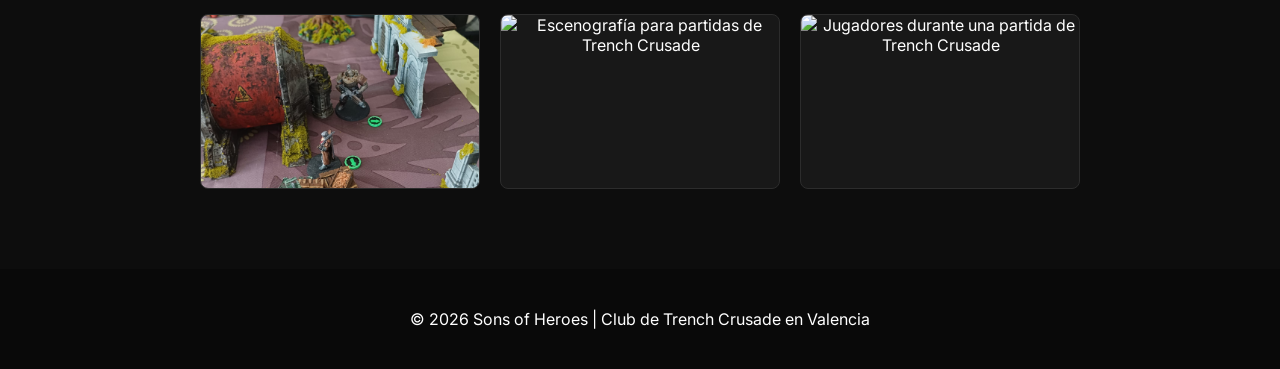
==== commit a8d2d0c4: "Update index.html" ====
--- a/index.html
+++ b/index.html
@@ -469,7 +469,8 @@
 <footer>
 
 <p>
-    © 2026 Sons of Heroes
+    © 2026 Sons of Heroes | Club de Trench Crusade en Valencia
+
 </p>
 
 </footer>
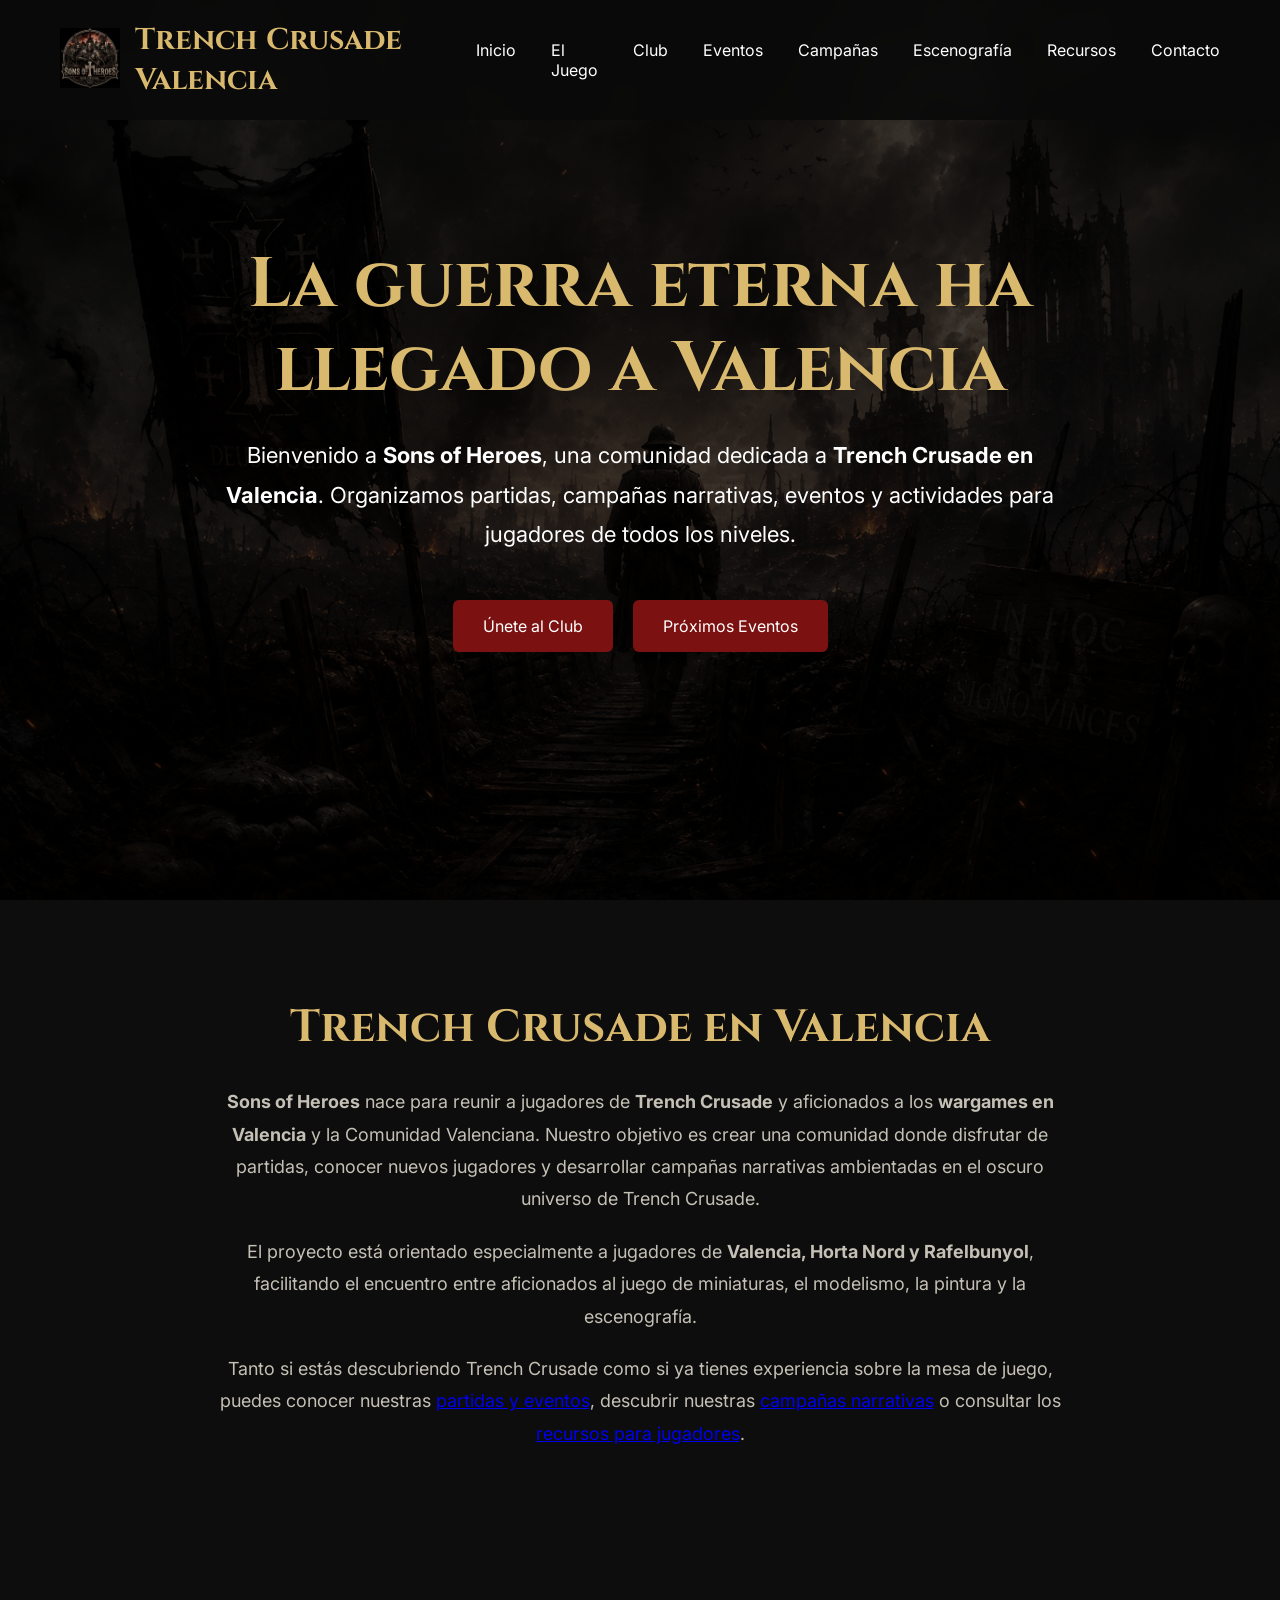
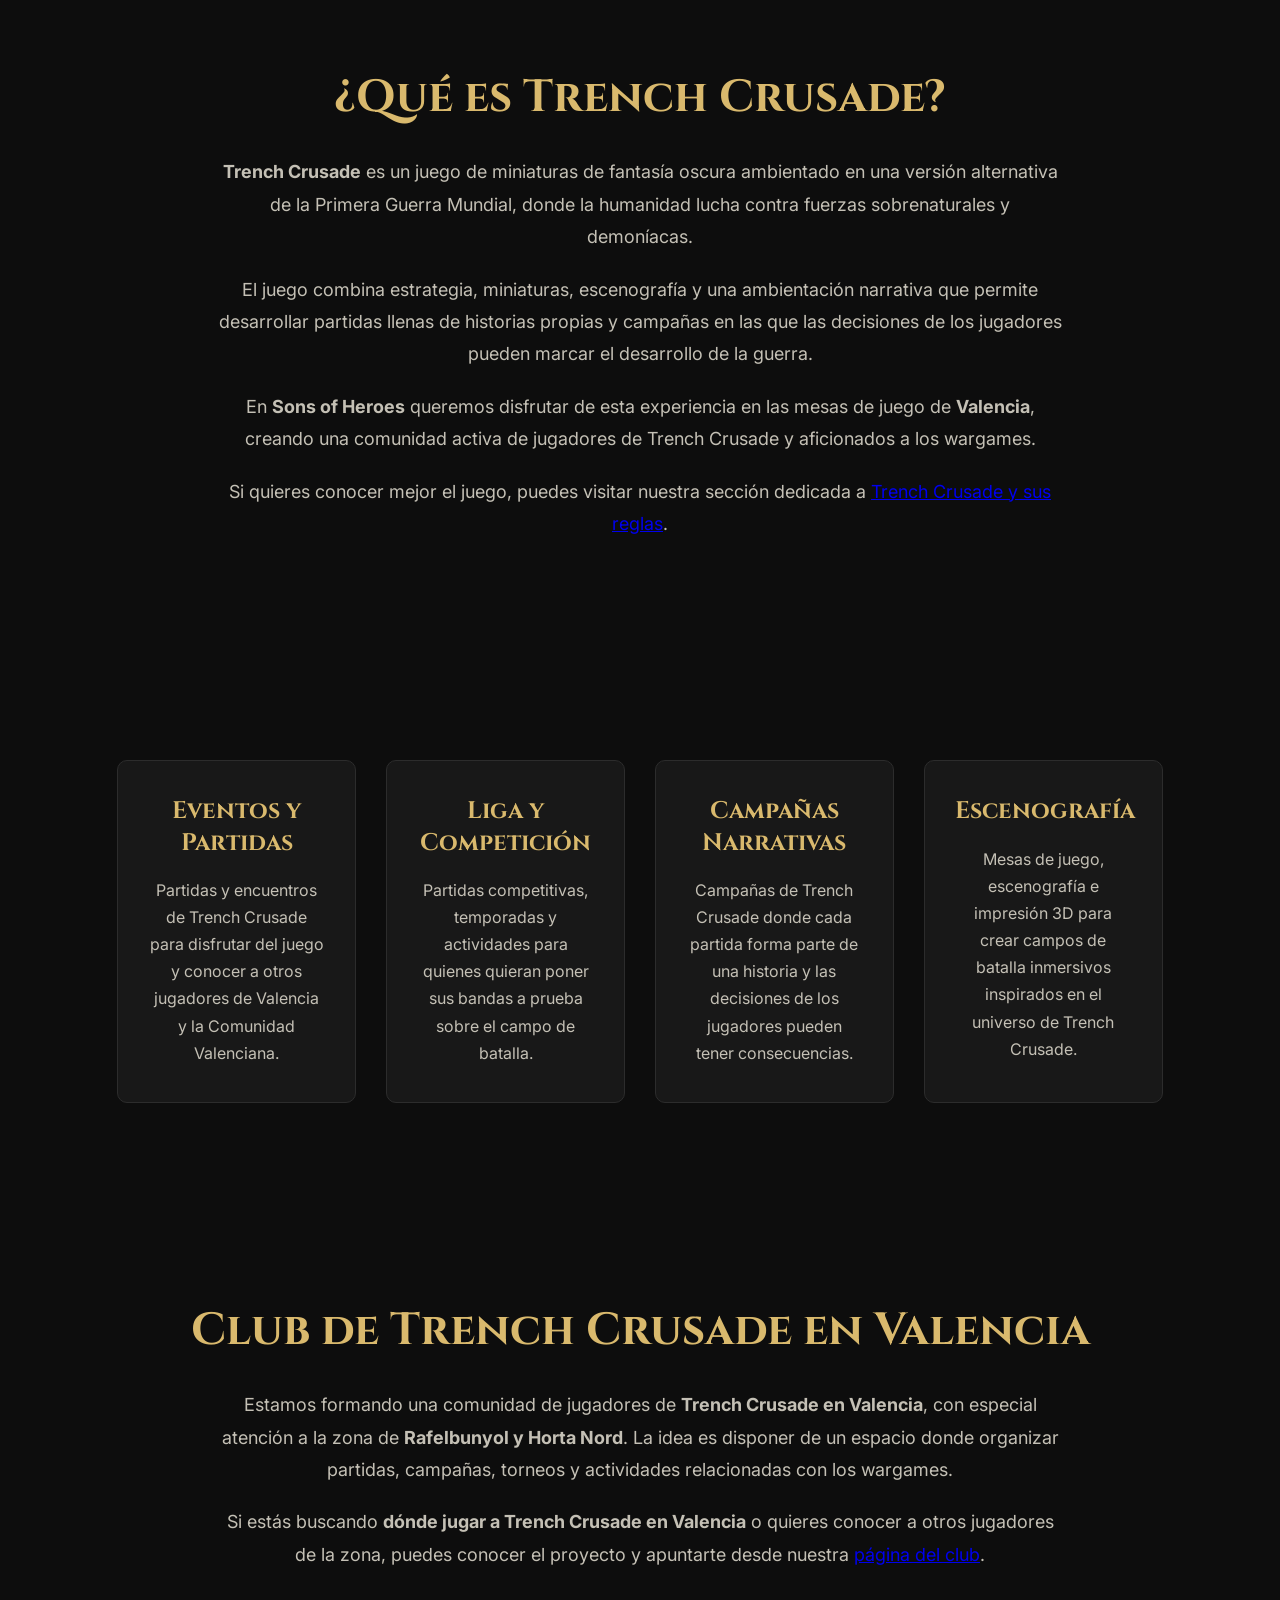
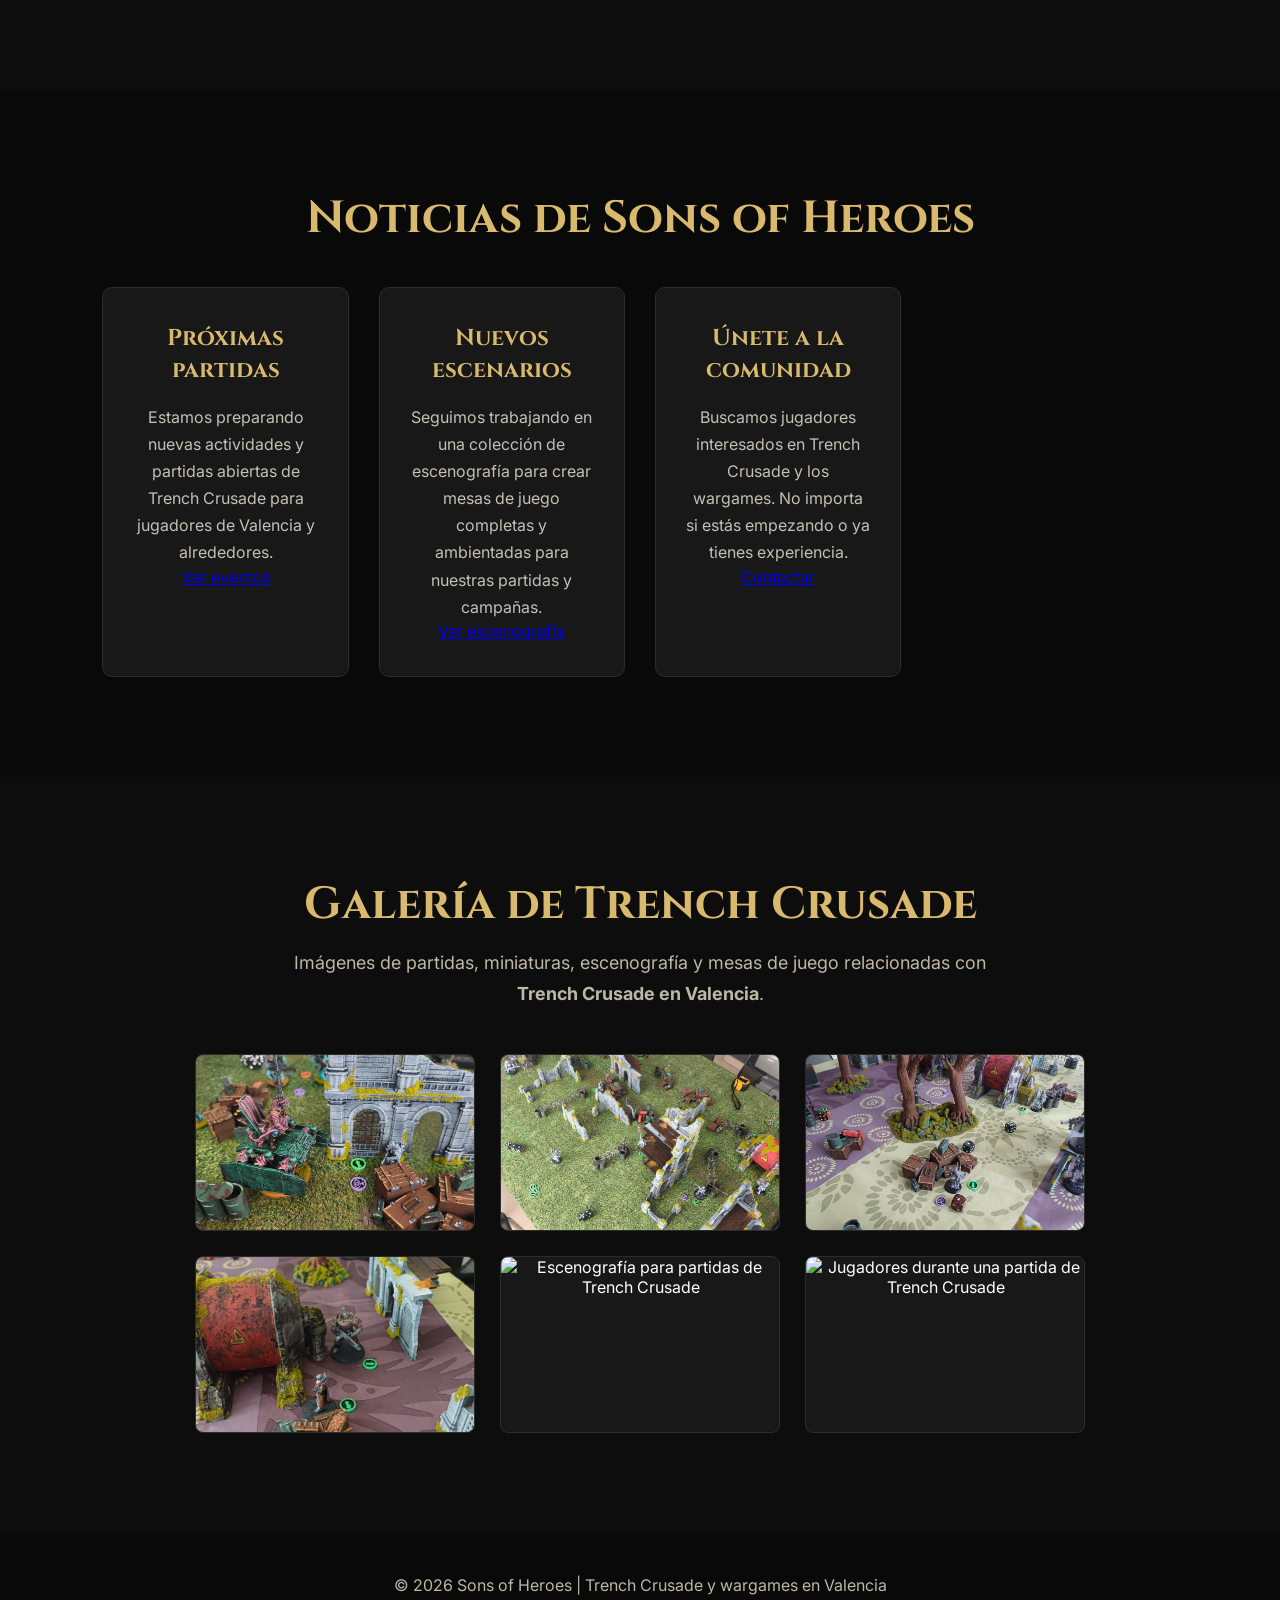
==== commit d94de09b: "Update index.html" ====
--- a/index.html
+++ b/index.html
@@ -8,18 +8,20 @@
 
 <meta name="viewport" content="width=device-width, initial-scale=1.0">
 
-<title>Trench Crusade Valencia | Club, Partidas y Eventos de Wargames</title>
+<title>Trench Crusade Valencia | Sons of Heroes - Wargames</title>
 
 <meta name="description"
-    content="Sons of Heroes es un club de Trench Crusade en Valencia. Organizamos partidas, campañas narrativas, ligas, eventos y actividades para jugadores de wargames de la Comunidad Valenciana.">
-
-<meta name="robots" content="index, follow">
+    content="Sons of Heroes es una comunidad de Trench Crusade y wargames en Valencia, con sede prevista en Rafelbunyol. Partidas, campañas, eventos y escenografía.">
+
+<meta name="robots" content="index, follow, max-image-preview:large">
 
 <meta name="author" content="Sons of Heroes">
 
+<meta name="theme-color" content="#111111">
+
 <link rel="canonical" href="https://sons-of-heroes.es/">
 
-<link rel="icon" href="assets/img/favicon.png">
+<link rel="icon" href="assets/img/favicon.png" type="image/png">
 
 
 <!-- =========================================================
@@ -28,17 +30,22 @@
 
 <meta property="og:type" content="website">
 
+<meta property="og:site_name" content="Sons of Heroes">
+
 <meta property="og:title"
     content="Trench Crusade Valencia | Sons of Heroes">
 
 <meta property="og:description"
-    content="Club de Trench Crusade en Valencia. Partidas, campañas, ligas, eventos y escenografía para jugadores de la Comunidad Valenciana.">
+    content="Comunidad de Trench Crusade y wargames en Valencia. Partidas, campañas narrativas, eventos y escenografía.">
 
 <meta property="og:url"
     content="https://sons-of-heroes.es/">
 
 <meta property="og:image"
     content="https://sons-of-heroes.es/assets/img/logos.png">
+
+<meta property="og:image:alt"
+    content="Sons of Heroes - Trench Crusade Valencia">
 
 <meta property="og:locale" content="es_ES">
 
@@ -53,10 +60,13 @@
     content="Trench Crusade Valencia | Sons of Heroes">
 
 <meta name="twitter:description"
-    content="Club de Trench Crusade en Valencia. Partidas, campañas, ligas y eventos de wargames.">
+    content="Comunidad de Trench Crusade y wargames en Valencia. Partidas, campañas, eventos y escenografía.">
 
 <meta name="twitter:image"
     content="https://sons-of-heroes.es/assets/img/logos.png">
+
+<meta name="twitter:image:alt"
+    content="Sons of Heroes - Trench Crusade Valencia">
 
 
 <!-- =========================================================
@@ -67,7 +77,8 @@
 
 <link rel="preconnect" href="https://fonts.gstatic.com" crossorigin>
 
-<link href="https://fonts.googleapis.com/css2?family=Cinzel:wght@400;600;700;800&family=Inter:wght@300;400;500;600;700&display=swap"
+<link
+    href="https://fonts.googleapis.com/css2?family=Cinzel:wght@400;600;700;800&family=Inter:wght@300;400;500;600;700&display=swap"
     rel="stylesheet">
 
 
@@ -85,16 +96,51 @@
 <script type="application/ld+json">
 {
     "@context": "https://schema.org",
-    "@type": "Organization",
-    "name": "Sons of Heroes",
-    "url": "https://sons-of-heroes.es/",
-    "logo": "https://sons-of-heroes.es/assets/img/logos.png",
-    "description": "Club de Trench Crusade y wargames en Valencia.",
-    "areaServed": {
-        "@type": "AdministrativeArea",
-        "name": "Comunidad Valenciana"
-    },
-    "sameAs": []
+    "@graph": [
+
+        {
+            "@type": "Organization",
+            "@id": "https://sons-of-heroes.es/#organization",
+            "name": "Sons of Heroes",
+            "url": "https://sons-of-heroes.es/",
+            "logo": {
+                "@type": "ImageObject",
+                "url": "https://sons-of-heroes.es/assets/img/logos.png"
+            },
+            "description": "Comunidad de Trench Crusade y wargames en Valencia, Comunidad Valenciana.",
+            "areaServed": [
+                {
+                    "@type": "City",
+                    "name": "Valencia"
+                },
+                {
+                    "@type": "City",
+                    "name": "Rafelbunyol"
+                },
+                {
+                    "@type": "AdministrativeArea",
+                    "name": "Horta Nord"
+                },
+                {
+                    "@type": "AdministrativeArea",
+                    "name": "Comunidad Valenciana"
+                }
+            ]
+        },
+
+        {
+            "@type": "WebSite",
+            "@id": "https://sons-of-heroes.es/#website",
+            "url": "https://sons-of-heroes.es/",
+            "name": "Sons of Heroes",
+            "description": "Trench Crusade y wargames en Valencia.",
+            "publisher": {
+                "@id": "https://sons-of-heroes.es/#organization"
+            },
+            "inLanguage": "es-ES"
+        }
+
+    ]
 }
 </script>
 
@@ -106,7 +152,8 @@
 
 <div class="logo">
 
-    <a href="index.html" aria-label="Sons of Heroes - Trench Crusade Valencia">
+    <a href="index.html"
+        aria-label="Sons of Heroes - Trench Crusade Valencia">
 
         <img
             src="assets/img/logos.png"
@@ -124,41 +171,51 @@
     <ul>
 
         <li>
-            <a href="index.html">Inicio</a>
-        </li>
-
-        <li>
-            <a href="el-Juego.html">El Juego</a>
-        </li>
-
-        <li>
-            <a href="club.html">Club</a>
-        </li>
-
-        <li>
-            <a href="eventos.html">Eventos</a>
-        </li>
-
-        <!--
-        <li>
-            <a href="#">Liga</a>
-        </li>
-        -->
-
-        <li>
-            <a href="campañas.html">Campañas</a>
-        </li>
-
-        <li>
-            <a href="escenografia.html">Escenografía</a>
-        </li>
-
-        <li>
-            <a href="recursos.html">Recursos</a>
-        </li>
-
-        <li>
-            <a href="contacto.html">Contacto</a>
+            <a href="index.html" aria-current="page">
+                Inicio
+            </a>
+        </li>
+
+        <li>
+            <a href="el-Juego.html">
+                El Juego
+            </a>
+        </li>
+
+        <li>
+            <a href="club.html">
+                Club
+            </a>
+        </li>
+
+        <li>
+            <a href="eventos.html">
+                Eventos
+            </a>
+        </li>
+
+        <li>
+            <a href="campañas.html">
+                Campañas
+            </a>
+        </li>
+
+        <li>
+            <a href="escenografia.html">
+                Escenografía
+            </a>
+        </li>
+
+        <li>
+            <a href="recursos.html">
+                Recursos
+            </a>
+        </li>
+
+        <li>
+            <a href="contacto.html">
+                Contacto
+            </a>
         </li>
 
     </ul>
@@ -180,10 +237,10 @@
     </h2>
 
     <p>
-        Bienvenido a <strong>Sons of Heroes</strong>, un club dedicado a
-        <strong>Trench Crusade en Valencia</strong>. Organizamos partidas,
-        campañas narrativas, ligas, eventos y encuentros para jugadores
-        de todos los niveles en la Comunidad Valenciana.
+        Bienvenido a <strong>Sons of Heroes</strong>, una comunidad
+        dedicada a <strong>Trench Crusade en Valencia</strong>.
+        Organizamos partidas, campañas narrativas, eventos y
+        actividades para jugadores de todos los niveles.
     </p>
 
     <div class="hero-buttons">
@@ -208,22 +265,33 @@
 
 <div class="container">
 
-    <h2>Trench Crusade en Valencia</h2>
-
-    <p>
-        <strong>Sons of Heroes</strong> nace con el objetivo de reunir a
-        jugadores de <strong>Trench Crusade</strong> y aficionados a los
-        wargames en Valencia y la Comunidad Valenciana. Queremos crear un
-        espacio donde disfrutar del juego, conocer nuevos jugadores y
-        desarrollar campañas y partidas con una fuerte ambientación
-        narrativa.
+    <h2>
+        Trench Crusade en Valencia
+    </h2>
+
+    <p>
+        <strong>Sons of Heroes</strong> nace para reunir a jugadores
+        de <strong>Trench Crusade</strong> y aficionados a los
+        <strong>wargames en Valencia</strong> y la Comunidad Valenciana.
+        Nuestro objetivo es crear una comunidad donde disfrutar de
+        partidas, conocer nuevos jugadores y desarrollar campañas
+        narrativas ambientadas en el oscuro universo de Trench Crusade.
+    </p>
+
+    <p>
+        El proyecto está orientado especialmente a jugadores de
+        <strong>Valencia, Horta Nord y Rafelbunyol</strong>, facilitando
+        el encuentro entre aficionados al juego de miniaturas,
+        el modelismo, la pintura y la escenografía.
     </p>
 
     <p>
         Tanto si estás descubriendo Trench Crusade como si ya tienes
-        experiencia sobre la mesa de juego, aquí encontrarás partidas,
-        campañas, eventos, ligas y recursos para disfrutar del universo
-        del juego.
+        experiencia sobre la mesa de juego, puedes conocer nuestras
+        <a href="eventos.html">partidas y eventos</a>,
+        descubrir nuestras
+        <a href="campañas.html">campañas narrativas</a> o consultar
+        los <a href="recursos.html">recursos para jugadores</a>.
     </p>
 
 </div>
@@ -236,25 +304,37 @@
 
 <div class="container">
 
-    <h2>¿Qué es Trench Crusade?</h2>
-
-    <p>
-        <strong>Trench Crusade</strong> es un juego de miniaturas de
-        fantasía oscura ambientado en una Primera Guerra Mundial
-        alternativa, donde la humanidad combate contra fuerzas
-        demoníacas en una guerra santa interminable.
-    </p>
-
-    <p>
-        El juego combina miniaturas, estrategia, escenografía y una
-        ambientación oscura y narrativa que permite desarrollar
-        partidas y campañas llenas de historias propias.
-    </p>
-
-    <p>
-        En Sons of Heroes queremos llevar esta experiencia a las mesas
-        de juego de <strong>Valencia</strong>, creando una comunidad
-        activa de jugadores de Trench Crusade.
+    <h2>
+        ¿Qué es Trench Crusade?
+    </h2>
+
+    <p>
+        <strong>Trench Crusade</strong> es un juego de miniaturas
+        de fantasía oscura ambientado en una versión alternativa
+        de la Primera Guerra Mundial, donde la humanidad lucha
+        contra fuerzas sobrenaturales y demoníacas.
+    </p>
+
+    <p>
+        El juego combina estrategia, miniaturas, escenografía y
+        una ambientación narrativa que permite desarrollar
+        partidas llenas de historias propias y campañas en las
+        que las decisiones de los jugadores pueden marcar el
+        desarrollo de la guerra.
+    </p>
+
+    <p>
+        En <strong>Sons of Heroes</strong> queremos disfrutar de
+        esta experiencia en las mesas de juego de
+        <strong>Valencia</strong>, creando una comunidad activa
+        de jugadores de Trench Crusade y aficionados a los
+        wargames.
+    </p>
+
+    <p>
+        Si quieres conocer mejor el juego, puedes visitar nuestra
+        sección dedicada a
+        <a href="el-Juego.html">Trench Crusade y sus reglas</a>.
     </p>
 
 </div>
@@ -274,8 +354,9 @@
     </h3>
 
     <p>
-        Encuentros y partidas de Trench Crusade para disfrutar del juego
-        y conocer a otros jugadores de Valencia.
+        Partidas y encuentros de Trench Crusade para disfrutar
+        del juego y conocer a otros jugadores de Valencia y
+        la Comunidad Valenciana.
     </p>
 
 </article>
@@ -284,12 +365,13 @@
 <article>
 
     <h3>
-        Liga Valenciana
+        Liga y Competición
     </h3>
 
     <p>
-        Temporadas, clasificaciones y partidas competitivas para quienes
-        quieran llevar sus bandas al campo de batalla.
+        Partidas competitivas, temporadas y actividades para
+        quienes quieran poner sus bandas a prueba sobre el
+        campo de batalla.
     </p>
 
 </article>
@@ -304,8 +386,9 @@
     </h3>
 
     <p>
-        Campañas de Trench Crusade donde cada partida forma parte de una
-        historia y las decisiones de los jugadores tienen consecuencias.
+        Campañas de Trench Crusade donde cada partida forma
+        parte de una historia y las decisiones de los jugadores
+        pueden tener consecuencias.
     </p>
 
 </article>
@@ -320,19 +403,53 @@
     </h3>
 
     <p>
-        Mesas de juego, escenografía e impresión 3D para crear campos de
-        batalla ambientados en el universo de Trench Crusade.
+        Mesas de juego, escenografía e impresión 3D para crear
+        campos de batalla inmersivos inspirados en el universo
+        de Trench Crusade.
     </p>
 
 </article>
 
 </section>
 
+<!-- ========================================================= CLUB / SEO LOCAL ========================================================= -->
+
+<section class="about">
+
+<div class="container">
+
+    <h2>
+        Club de Trench Crusade en Valencia
+    </h2>
+
+    <p>
+        Estamos formando una comunidad de jugadores de
+        <strong>Trench Crusade en Valencia</strong>, con especial
+        atención a la zona de <strong>Rafelbunyol y Horta Nord</strong>.
+        La idea es disponer de un espacio donde organizar partidas,
+        campañas, torneos y actividades relacionadas con los
+        wargames.
+    </p>
+
+    <p>
+        Si estás buscando
+        <strong>dónde jugar a Trench Crusade en Valencia</strong>
+        o quieres conocer a otros jugadores de la zona, puedes
+        conocer el proyecto y apuntarte desde nuestra
+        <a href="club.html">página del club</a>.
+    </p>
+
+</div>
+
+</section>
+
 <!-- ========================================================= ÚLTIMAS NOTICIAS ========================================================= -->
 
 <section class="news">
 
-<h2>Últimas noticias</h2>
+<h2>
+    Noticias de Sons of Heroes
+</h2>
 
 <div class="news-grid">
 
@@ -340,13 +457,18 @@
     <article>
 
         <h3>
-            Próxima jornada
+            Próximas partidas
         </h3>
 
         <p>
-            Muy pronto anunciaremos nuestra primera partida abierta de
-            Trench Crusade en Valencia.
+            Estamos preparando nuevas actividades y partidas
+            abiertas de Trench Crusade para jugadores de
+            Valencia y alrededores.
         </p>
+
+        <a href="eventos.html">
+            Ver eventos
+        </a>
 
     </article>
 
@@ -358,24 +480,34 @@
         </h3>
 
         <p>
-            Estamos preparando una colección de escenografía para crear
-            mesas de juego completas para nuestras partidas y campañas.
+            Seguimos trabajando en una colección de escenografía
+            para crear mesas de juego completas y ambientadas
+            para nuestras partidas y campañas.
         </p>
 
+        <a href="escenografia.html">
+            Ver escenografía
+        </a>
+
     </article>
 
 
     <article>
 
         <h3>
-            Únete al club
+            Únete a la comunidad
         </h3>
 
         <p>
-            Buscamos nuevos jugadores interesados en Trench Crusade y los
-            wargames. No importa si estás empezando o ya tienes experiencia.
+            Buscamos jugadores interesados en Trench Crusade y
+            los wargames. No importa si estás empezando o ya
+            tienes experiencia.
         </p>
 
+        <a href="contacto.html">
+            Contactar
+        </a>
+
     </article>
 
 
@@ -387,11 +519,13 @@
 
 <section class="gallery">
 
-<h2>Galería de partidas de Trench Crusade</h2>
+<h2>
+    Galería de Trench Crusade
+</h2>
 
 <p class="gallery-intro">
-    Algunas imágenes de nuestras batallas, campañas, miniaturas y mesas
-    de juego de <strong>Trench Crusade en Valencia</strong>.
+    Imágenes de partidas, miniaturas, escenografía y mesas de
+    juego relacionadas con <strong>Trench Crusade en Valencia</strong>.
 </p>
 
 
@@ -403,7 +537,8 @@
         <img
             src="assets/img/partida1.jpg"
             alt="Partida de Trench Crusade en Valencia"
-            loading="lazy">
+            loading="lazy"
+            decoding="async">
 
     </div>
 
@@ -413,7 +548,8 @@
         <img
             src="assets/img/partida2.jpg"
             alt="Batalla de Trench Crusade con miniaturas"
-            loading="lazy">
+            loading="lazy"
+            decoding="async">
 
     </div>
 
@@ -423,7 +559,8 @@
         <img
             src="assets/img/partida3.jpg"
             alt="Miniaturas de Trench Crusade durante una partida"
-            loading="lazy">
+            loading="lazy"
+            decoding="async">
 
     </div>
 
@@ -433,7 +570,8 @@
         <img
             src="assets/img/partida4.jpg"
             alt="Mesa de juego ambientada para Trench Crusade"
-            loading="lazy">
+            loading="lazy"
+            decoding="async">
 
     </div>
 
@@ -443,7 +581,8 @@
         <img
             src="assets/img/partida5.jpg"
             alt="Escenografía para partidas de Trench Crusade"
-            loading="lazy">
+            loading="lazy"
+            decoding="async">
 
     </div>
 
@@ -453,7 +592,8 @@
         <img
             src="assets/img/partida6.jpg"
             alt="Jugadores durante una partida de Trench Crusade"
-            loading="lazy">
+            loading="lazy"
+            decoding="async">
 
     </div>
 
@@ -469,8 +609,7 @@
 <footer>
 
 <p>
-    © 2026 Sons of Heroes | Club de Trench Crusade en Valencia
-
+    © 2026 Sons of Heroes | Trench Crusade y wargames en Valencia
 </p>
 
 </footer>
--- a/css/style.css
+++ b/css/style.css
@@ -55,6 +55,7 @@
 
 .logo img {
     width: 60px;
+    height: auto;
 }
 
 .logo h1 {
@@ -84,13 +85,17 @@
     color: #d9b96d;
 }
 
+nav a.active {
+    color: #d9b96d;
+}
+
 
 /* =========================================================
    HERO PRINCIPAL
    ========================================================= */
 
 .hero {
-    height: 100vh;
+    min-height: 100vh;
 
     background:
         linear-gradient(
@@ -108,32 +113,57 @@
 
     text-align: center;
 
-    padding: 40px;
+    padding: 40px 20px;
 }
 
 .hero-content {
+    width: 100%;
     max-width: 900px;
+
+    margin: 0 auto;
+
+    text-align: center;
 }
 
 .hero h2 {
     font-family: Cinzel, serif;
+
     font-size: 70px;
+    line-height: 1.2;
+
     color: #d9b96d;
 
     margin-bottom: 25px;
+
+    text-align: center;
 }
 
 .hero p {
+    max-width: 850px;
+
+    margin: 0 auto 40px auto;
+
     font-size: 22px;
     line-height: 1.8;
 
-    margin-bottom: 40px;
+    text-align: center;
 }
 
 
 /* =========================================================
    BOTONES
    ========================================================= */
+
+.hero-buttons {
+    display: flex;
+
+    justify-content: center;
+    align-items: center;
+
+    flex-wrap: wrap;
+
+    gap: 10px;
+}
 
 .btn {
     display: inline-block;
@@ -142,19 +172,23 @@
 
     color: white;
 
-    padding: 18px 35px;
+    padding: 16px 30px;
 
     border-radius: 6px;
 
     text-decoration: none;
 
-    margin: 10px;
+    margin: 5px;
 
     transition: 0.3s;
+
+    text-align: center;
 }
 
 .btn:hover {
     background: #b32020;
+
+    transform: translateY(-2px);
 }
 
 
@@ -163,17 +197,66 @@
    ========================================================= */
 
 section {
-    padding: 100px 10%;
-}
-
-section h2 {
+    padding: 100px 8%;
+}
+
+section > h2 {
     font-family: Cinzel, serif;
 
     color: #d9b96d;
 
     font-size: 45px;
+    line-height: 1.25;
 
     margin-bottom: 40px;
+
+    text-align: center;
+}
+
+
+/* =========================================================
+   SECCIONES DE INFORMACIÓN
+   ========================================================= */
+
+.about {
+    padding: 100px 8%;
+
+    text-align: center;
+}
+
+.about .container {
+    width: 100%;
+    max-width: 900px;
+
+    margin: 0 auto;
+
+    text-align: center;
+}
+
+.about h2 {
+    font-family: Cinzel, serif;
+
+    color: #d9b96d;
+
+    font-size: 45px;
+    line-height: 1.25;
+
+    margin-bottom: 30px;
+
+    text-align: center;
+}
+
+.about p {
+    max-width: 850px;
+
+    margin: 0 auto 20px auto;
+
+    color: #c4c0b5;
+
+    font-size: 18px;
+    line-height: 1.8;
+
+    text-align: center;
 }
 
 
@@ -182,69 +265,252 @@
    ========================================================= */
 
 .cards {
+    padding: 100px 8%;
+
     display: grid;
 
     grid-template-columns:
-        repeat(auto-fit, minmax(260px, 1fr));
+        repeat(4, minmax(0, 1fr));
 
     gap: 30px;
-}
+
+    max-width: 1250px;
+
+    margin: 0 auto;
+
+    text-align: center;
+}
+
+
+/* =========================================================
+   TÍTULO DE LA SECCIÓN DE TARJETAS
+   ========================================================= */
+
+.cards > h2 {
+    grid-column: 1 / -1;
+
+    font-family: Cinzel, serif;
+
+    color: #d9b96d;
+
+    font-size: 45px;
+    line-height: 1.25;
+
+    margin-bottom: 15px;
+
+    text-align: center;
+}
+
+
+/* =========================================================
+   TARJETAS
+   ========================================================= */
 
 .cards article {
     background: #181818;
 
-    padding: 30px;
+    border: 1px solid #2c2c2c;
 
     border-radius: 10px;
+
+    padding: 35px 30px;
+
+    min-height: 280px;
+
+    text-align: center;
 
     transition: 0.3s;
 }
 
 .cards article:hover {
     transform: translateY(-8px);
-}
-
-
-/* =========================================================
-   ÚLTIMAS NOTICIAS
+
+    border-color: #7c1111;
+}
+
+.cards article h3 {
+    font-family: Cinzel, serif;
+
+    color: #d9b96d;
+
+    font-size: 24px;
+    line-height: 1.3;
+
+    margin-bottom: 18px;
+
+    text-align: center;
+}
+
+.cards article p {
+    color: #c4c0b5;
+
+    font-size: 16px;
+    line-height: 1.7;
+
+    text-align: center;
+}
+
+
+/* =========================================================
+   ENLACES DENTRO DE LAS TARJETAS
+   ========================================================= */
+
+.cards article h3 a {
+    color: #d9b96d;
+
+    text-decoration: none;
+
+    transition: 0.3s;
+}
+
+.cards article h3 a:hover {
+    color: #ffffff;
+}
+
+
+/* =========================================================
+   NEWS / BLOQUES DEL INDEX
    ========================================================= */
 
 .news {
-    text-align: center;
-}
-
-.news h2 {
-    text-align: center;
-}
+    padding: 100px 8%;
+
+    text-align: center;
+}
+
+.news > h2 {
+    font-family: Cinzel, serif;
+
+    color: #d9b96d;
+
+    font-size: 45px;
+    line-height: 1.25;
+
+    margin-bottom: 40px;
+
+    text-align: center;
+}
+
+
+/* =========================================================
+   GRID DE BLOQUES DEL INDEX
+   ========================================================= */
 
 .news-grid {
     display: grid;
 
     grid-template-columns:
-        repeat(auto-fit, minmax(260px, 1fr));
+        repeat(4, minmax(0, 1fr));
 
     gap: 30px;
 
-    text-align: left;
-}
+    max-width: 1250px;
+
+    margin: 0 auto;
+
+    text-align: center;
+}
+
+
+/* =========================================================
+   TARJETAS NEWS
+   ========================================================= */
 
 .news-grid article {
     background: #181818;
 
-    padding: 30px;
+    border: 1px solid #2c2c2c;
 
     border-radius: 10px;
+
+    padding: 35px 30px;
+
+    min-height: 250px;
+
+    display: flex;
+
+    flex-direction: column;
+
+    justify-content: flex-start;
+
+    align-items: center;
+
+    text-align: center;
 
     transition: 0.3s;
 }
 
 .news-grid article:hover {
     transform: translateY(-8px);
-}
-
-
-/* =========================================================
-   GALERÍA DE PARTIDAS
+
+    border-color: #7c1111;
+}
+
+
+/* =========================================================
+   TÍTULOS NEWS
+   ========================================================= */
+
+.news-grid article h3 {
+    font-family: Cinzel, serif;
+
+    color: #d9b96d;
+
+    font-size: 23px;
+    line-height: 1.35;
+
+    margin-bottom: 18px;
+
+    text-align: center;
+}
+
+
+/* =========================================================
+   ENLACES DE LOS TÍTULOS NEWS
+   ========================================================= */
+
+.news-grid article h3 a {
+    color: #d9b96d;
+
+    text-decoration: none;
+
+    transition: 0.3s;
+}
+
+.news-grid article h3 a:hover {
+    color: #ffffff;
+}
+
+
+/* =========================================================
+   TEXTO NEWS
+   ========================================================= */
+
+.news-grid article p {
+    max-width: 500px;
+
+    margin: 0 auto;
+
+    color: #c4c0b5;
+
+    font-size: 16px;
+    line-height: 1.7;
+
+    text-align: center;
+}
+
+
+/* =========================================================
+   SECCIONES OSCURAS
+   ========================================================= */
+
+.news:nth-of-type(even) {
+    background: #090909;
+}
+
+
+/* =========================================================
+   GALERÍA
    ========================================================= */
 
 .gallery {
@@ -252,7 +518,7 @@
 
     text-align: center;
 
-    padding: 80px 20px;
+    padding: 100px 20px;
 }
 
 .gallery h2 {
@@ -261,25 +527,29 @@
     color: #d9b96d;
 
     font-size: 45px;
+    line-height: 1.25;
 
     margin-bottom: 15px;
+
+    text-align: center;
 }
 
 .gallery-intro {
-    max-width: 700px;
-
-    margin: 0 auto 40px auto;
+    max-width: 750px;
+
+    margin: 0 auto 45px auto;
 
     color: #bdb7a5;
 
     font-size: 18px;
-
     line-height: 1.7;
-}
-
-
-/* =========================================================
-   CUADRÍCULA DE LA GALERÍA
+
+    text-align: center;
+}
+
+
+/* =========================================================
+   GALERÍA GRID
    ========================================================= */
 
 .gallery-grid {
@@ -288,24 +558,26 @@
     flex-wrap: wrap;
 
     justify-content: center;
-
-    gap: 20px;
-
-    max-width: 1000px;
+    align-items: flex-start;
+
+    gap: 25px;
+
+    max-width: 1150px;
 
     margin: 0 auto;
 }
 
 
 /* =========================================================
-   CONTENEDOR DE CADA FOTO
+   ELEMENTOS DE GALERÍA
    ========================================================= */
 
 .gallery-item {
     flex: 0 0 280px;
 
     width: 280px;
-    height: 175px;
+
+    height: auto;
 
     overflow: hidden;
 
@@ -314,11 +586,19 @@
     background: #181818;
 
     border: 1px solid #2c2c2c;
-}
-
-
-/* =========================================================
-   IMÁGENES DE LA GALERÍA
+
+    text-align: center;
+
+    transition: 0.3s;
+}
+
+.gallery-item:hover {
+    border-color: #7c1111;
+}
+
+
+/* =========================================================
+   IMÁGENES DE GALERÍA
    ========================================================= */
 
 .gallery-item img {
@@ -330,18 +610,48 @@
     max-width: 280px !important;
     max-height: 175px !important;
 
+    margin: 0 auto;
+
     object-fit: cover;
 
     transition: transform 0.4s ease;
 }
-
-
-/* =========================================================
-   EFECTO AL PASAR EL RATÓN
-   ========================================================= */
 
 .gallery-item:hover img {
     transform: scale(1.05);
+}
+
+
+/* =========================================================
+   INFORMACIÓN DE GALERÍA
+   ========================================================= */
+
+.gallery-info {
+    padding: 20px;
+
+    text-align: center;
+}
+
+.gallery-info h3 {
+    font-family: Cinzel, serif;
+
+    color: #d9b96d;
+
+    font-size: 21px;
+
+    margin-bottom: 10px;
+
+    text-align: center;
+}
+
+.gallery-info p {
+    color: #bdb7a5;
+
+    font-size: 15px;
+
+    line-height: 1.6;
+
+    text-align: center;
 }
 
 
@@ -382,6 +692,11 @@
 
 .game-hero-content {
     width: 100%;
+
+    max-width: 900px;
+
+    margin: 0 auto;
+
     text-align: center;
 }
 
@@ -391,7 +706,7 @@
 
 
 /* =========================================================
-   SECCIÓN / IMAGEN DE "EL CAMPO DE BATALLA"
+   CAMPO DE BATALLA
    ========================================================= */
 
 .game-image {
@@ -400,6 +715,11 @@
 
 .game-image-content {
     width: 100%;
+
+    max-width: 1000px;
+
+    margin: 0 auto;
+
     text-align: center;
 }
 
@@ -413,11 +733,19 @@
    ========================================================= */
 
 footer {
-    text-align: center;
-
     padding: 40px;
 
     background: #090909;
+
+    text-align: center;
+}
+
+footer p {
+    color: #bdb7a5;
+
+    line-height: 1.6;
+
+    text-align: center;
 }
 
 
@@ -425,7 +753,7 @@
    TABLET
    ========================================================= */
 
-@media (max-width: 900px) {
+@media (max-width: 1000px) {
 
     header {
         padding: 20px 30px;
@@ -439,89 +767,201 @@
         font-size: 55px;
     }
 
+    .cards {
+        grid-template-columns:
+            repeat(2, minmax(0, 1fr));
+    }
+
+    .news-grid {
+        grid-template-columns:
+            repeat(2, minmax(0, 1fr));
+    }
+
+    .about h2,
+    .cards > h2,
+    .news > h2,
+    .gallery h2 {
+        font-size: 40px;
+    }
+
+    .gallery-grid {
+        gap: 20px;
+    }
+}
+
+
+/* =========================================================
+   MÓVIL
+   ========================================================= */
+
+@media (max-width: 768px) {
+
+    header {
+        padding: 20px;
+
+        flex-direction: column;
+    }
+
+    .logo {
+        justify-content: center;
+    }
+
+    .logo h1 {
+        font-size: 24px;
+    }
+
+    nav ul {
+        gap: 15px;
+
+        flex-wrap: wrap;
+
+        justify-content: center;
+
+        margin-top: 15px;
+    }
+
+    .hero {
+        padding: 30px 20px;
+    }
+
+    .hero h2 {
+        font-size: 40px;
+    }
+
+    .hero p {
+        font-size: 18px;
+
+        line-height: 1.7;
+    }
+
+    section {
+        padding: 70px 20px;
+    }
+
+    section > h2,
+    .about h2,
+    .cards > h2,
+    .news > h2,
+    .gallery h2 {
+        font-size: 35px;
+
+        line-height: 1.3;
+    }
+
+    .about {
+        padding: 70px 20px;
+    }
+
+    .about .container {
+        max-width: 100%;
+    }
+
+    .about p {
+        max-width: 100%;
+
+        font-size: 17px;
+    }
+
+    .cards {
+        grid-template-columns: 1fr;
+
+        padding: 70px 20px;
+
+        gap: 20px;
+    }
+
+    .cards article {
+        min-height: 0;
+
+        padding: 30px 25px;
+    }
+
+    .news {
+        padding: 70px 20px;
+    }
+
+    .news-grid {
+        grid-template-columns: 1fr;
+
+        gap: 20px;
+    }
+
+    .news-grid article {
+        min-height: 0;
+
+        padding: 30px 25px;
+    }
+
+    .gallery {
+        padding: 70px 15px;
+    }
+
     .gallery-grid {
         gap: 15px;
     }
 
-}
-
-
-/* =========================================================
-   MÓVIL
-   ========================================================= */
-
-@media (max-width: 768px) {
-
-    header {
-        padding: 20px;
-
+    .hero-buttons {
         flex-direction: column;
     }
 
-    nav ul {
-        gap: 15px;
-
-        flex-wrap: wrap;
-
-        justify-content: center;
-
-        margin-top: 15px;
-    }
-
-    .hero {
-        padding: 30px 20px;
-    }
-
-    .hero h2 {
-        font-size: 40px;
-    }
-
-    .hero p {
-        font-size: 18px;
-    }
-
-    section {
-        padding: 70px 20px;
-    }
-
-    section h2 {
-        font-size: 35px;
-    }
-
-    .gallery {
-        padding: 60px 15px;
-    }
-
-    .gallery h2 {
-        font-size: 35px;
-    }
-
-}
-
-
-/* =========================================================
-   GALERÍA EN MÓVIL
+    .hero-buttons .btn {
+        width: auto;
+    }
+}
+
+
+/* =========================================================
+   MÓVILES PEQUEÑOS
    ========================================================= */
 
 @media (max-width: 650px) {
-
-    .gallery-grid {
-        gap: 15px;
-    }
 
     .gallery-item {
         flex: 0 0 280px;
 
         width: 280px;
-        height: 175px;
+
+        height: auto;
     }
 
     .gallery-item img {
         width: 280px !important;
+
         height: 175px !important;
     }
-
-}
-
-
-
+}
+
+
+/* =========================================================
+   MÓVILES MUY PEQUEÑOS
+   ========================================================= */
+
+@media (max-width: 450px) {
+
+    .logo h1 {
+        font-size: 21px;
+    }
+
+    .hero h2 {
+        font-size: 32px;
+    }
+
+    .about h2,
+    .cards > h2,
+    .news > h2,
+    .gallery h2 {
+        font-size: 29px;
+    }
+
+    .cards article h3 {
+        font-size: 21px;
+    }
+
+    .news-grid article h3 {
+        font-size: 21px;
+    }
+
+    .gallery-grid {
+        gap: 12px;
+    }
+}
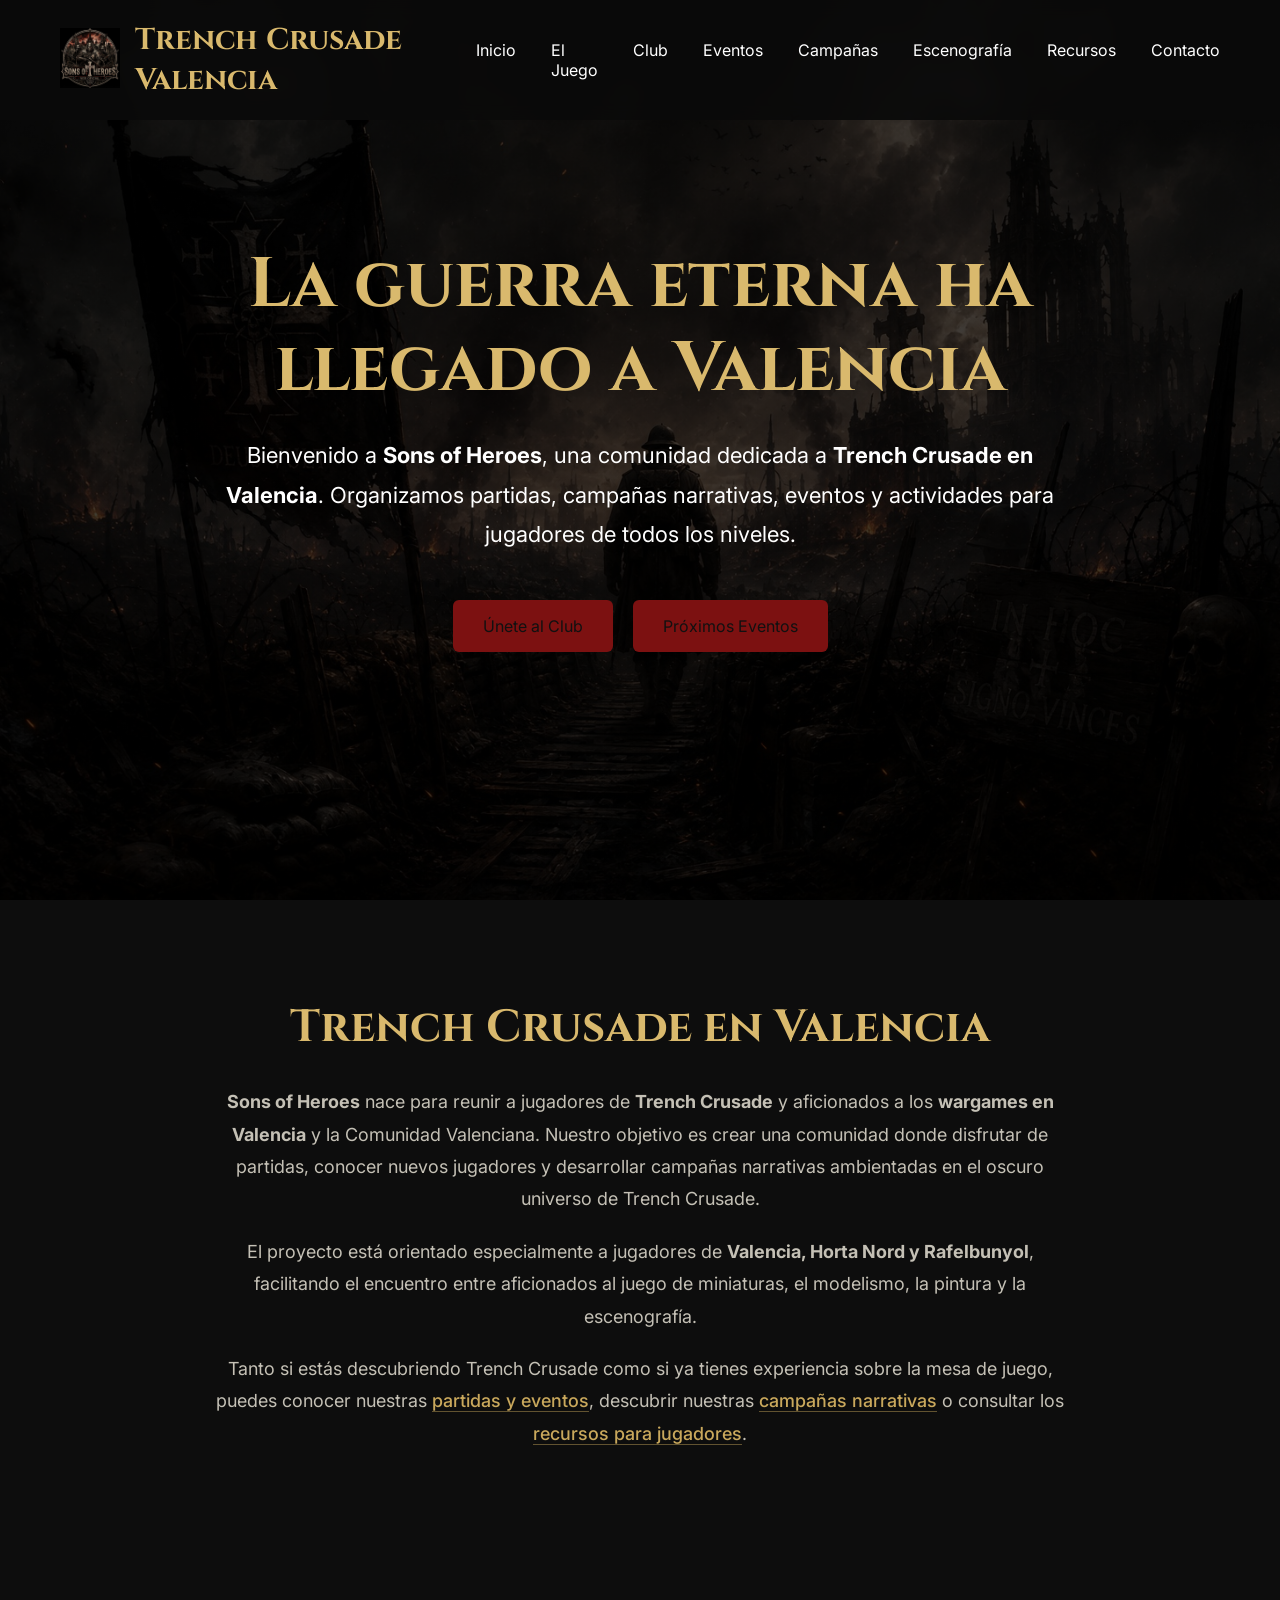
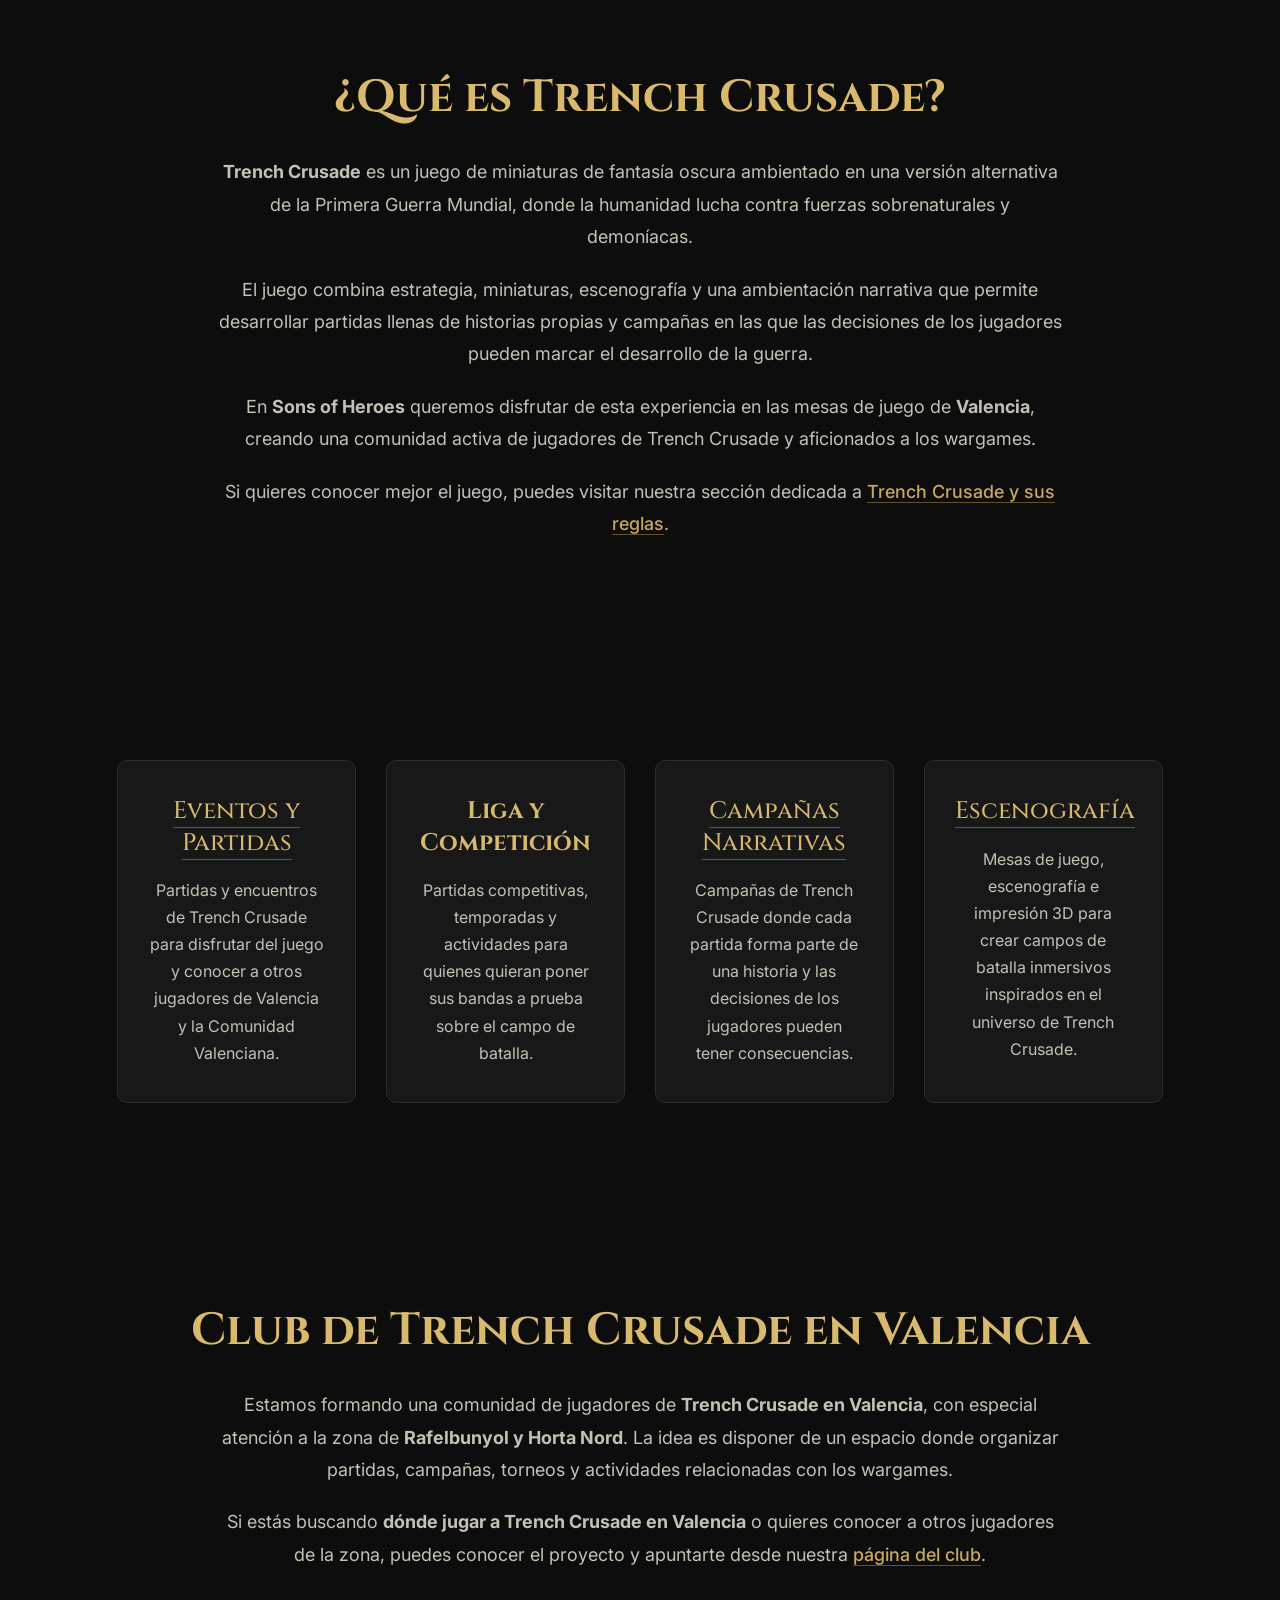
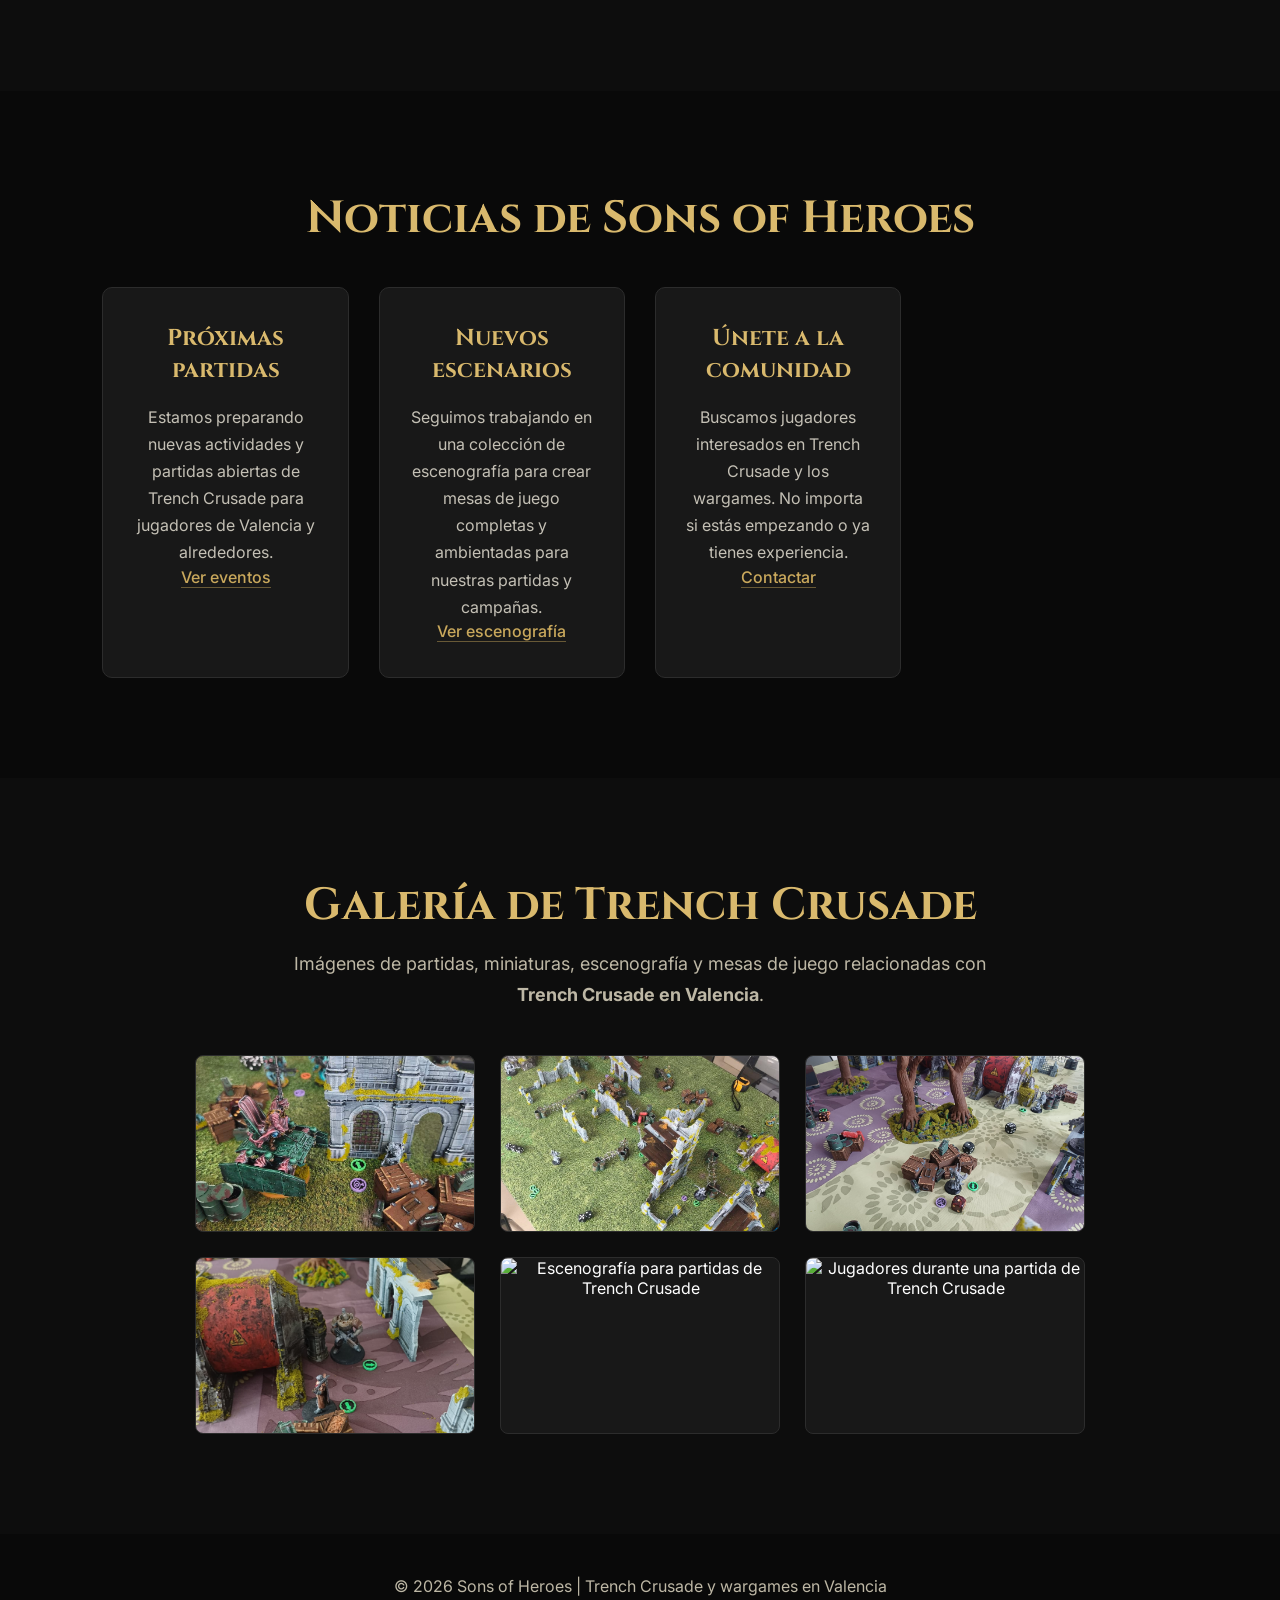
==== commit 9da6f457: "Update index.html" ====
--- a/index.html
+++ b/index.html
@@ -22,7 +22,7 @@
 <link rel="canonical" href="https://sons-of-heroes.es/">
 
 <link rel="icon" href="assets/img/favicon.png" type="image/png">
-
+<link rel="icon" type="image/x-icon" href="assets/img/favicon.ico">
 
 <!-- =========================================================
      OPEN GRAPH
--- a/css/style.css
+++ b/css/style.css
@@ -965,3 +965,73 @@
         gap: 12px;
     }
 }
+
+
+/* =========================================================
+   ENLACES - ESTILO GENERAL
+   ========================================================= */
+
+a {
+    color: #c9a85c;
+    text-decoration: none;
+    transition:
+        color 0.25s ease,
+        text-shadow 0.25s ease;
+}
+
+
+/* Enlaces ya visitados */
+a:visited {
+    color: #c9a85c;
+}
+
+
+/* Al pasar el ratón */
+a:hover {
+    color: #e0c477;
+    text-shadow: 0 0 8px rgba(224, 196, 119, 0.35);
+}
+
+
+/* Al hacer clic */
+a:active {
+    color: #f0d890;
+}
+
+
+/* =========================================================
+   ENLACES DEL CONTENIDO
+   ========================================================= */
+
+main a:not(.btn) {
+    color: #c9a85c;
+    font-weight: 500;
+    border-bottom: 1px solid rgba(201, 168, 92, 0.45);
+}
+
+
+main a:not(.btn):visited {
+    color: #c9a85c;
+}
+
+
+main a:not(.btn):hover {
+    color: #e0c477;
+    border-bottom-color: #e0c477;
+    text-shadow: 0 0 8px rgba(224, 196, 119, 0.35);
+}
+
+
+/* =========================================================
+   BOTONES
+   ========================================================= */
+
+a.btn,
+a.btn:visited {
+    color: #111;
+}
+
+
+a.btn:hover {
+    color: #111;
+}
